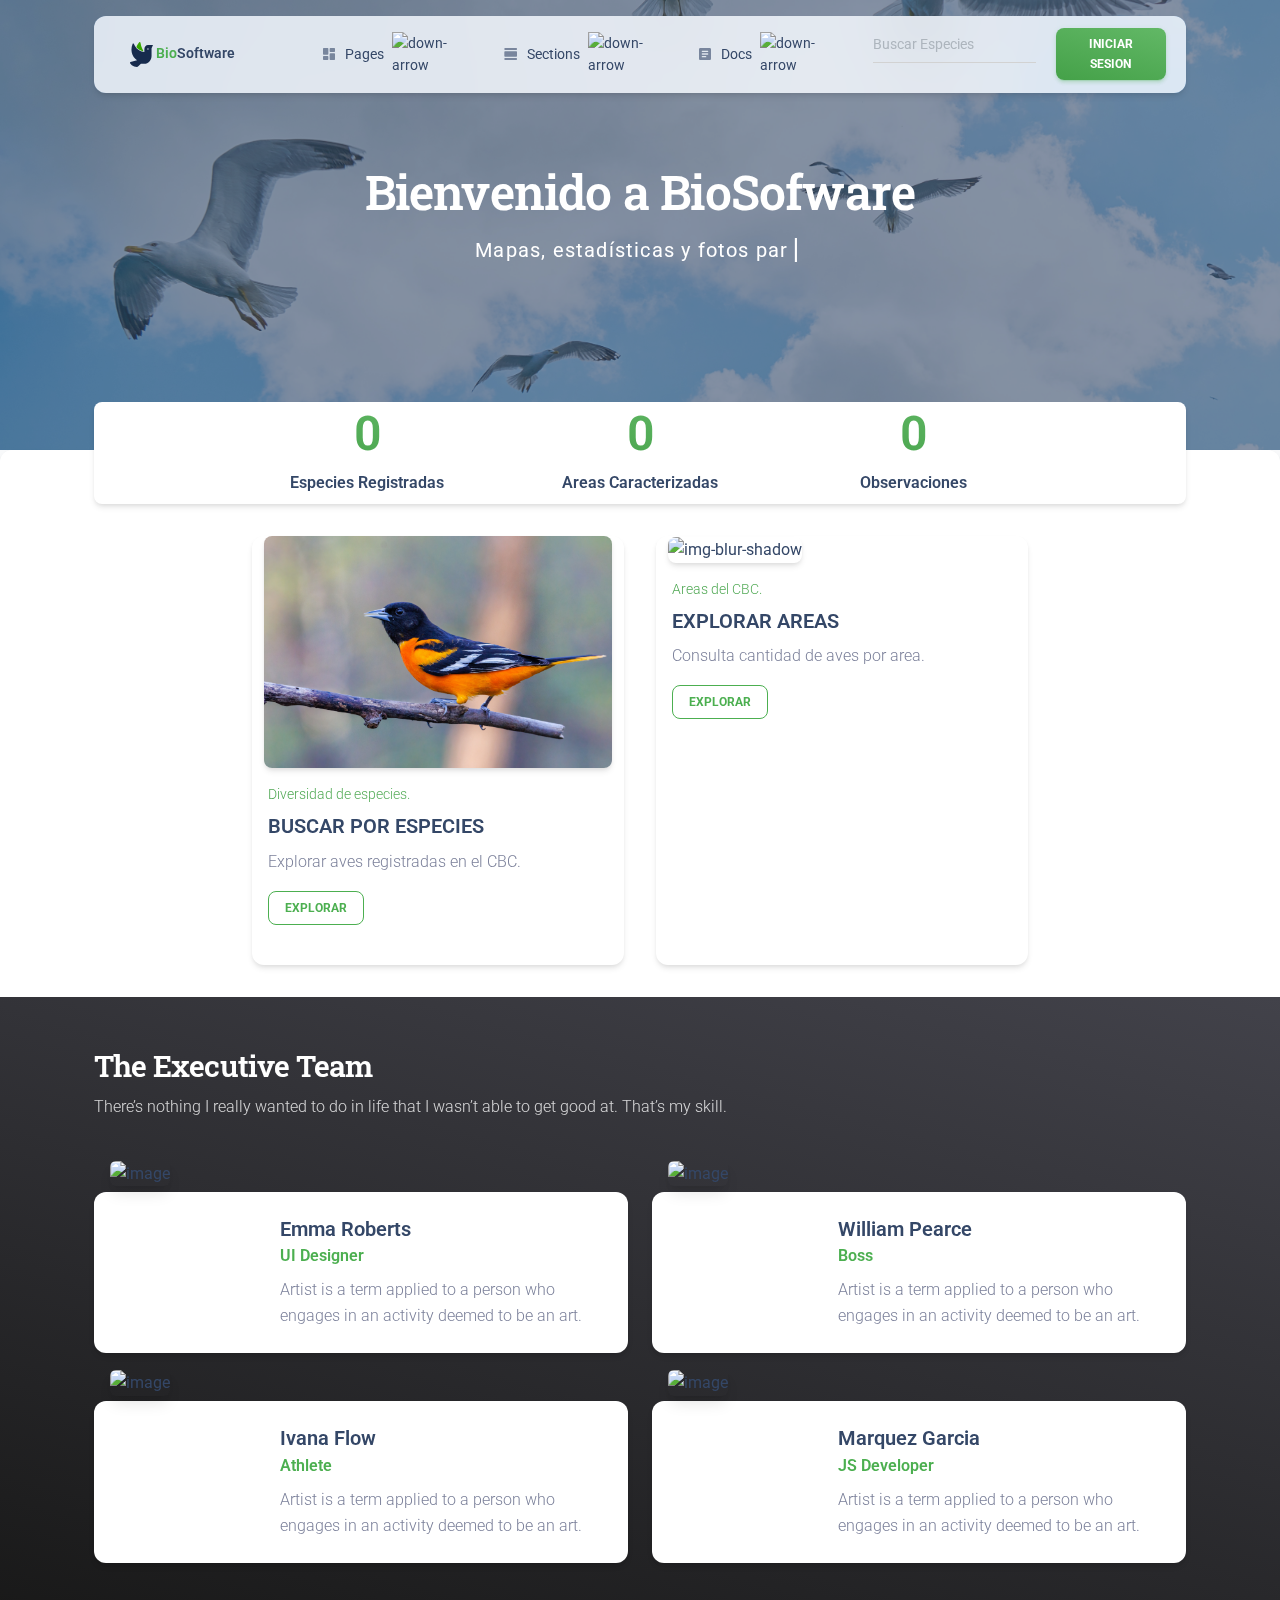
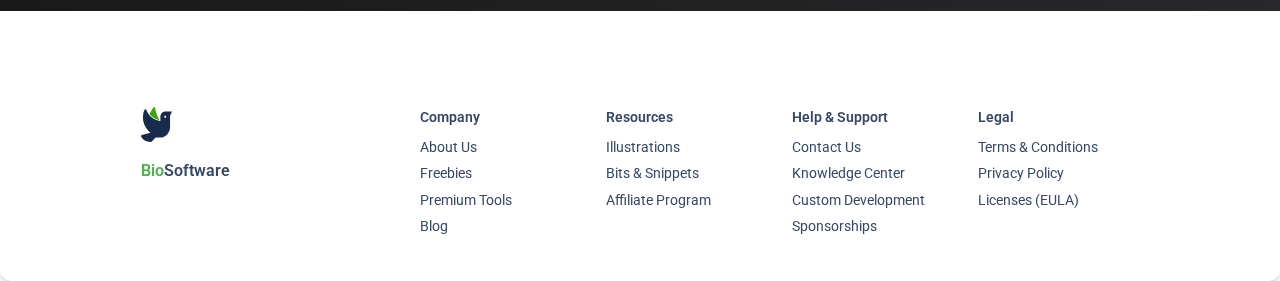
==== index.html @ d92ad8e8 "11:21am 13/03/2023" ====
<!--
=========================================================
* <span class="text-dark font-weight-bold"><span class="text-success">Bio</span>Software</span> - v3.0.4
=========================================================

* Product Page:  https://www.creative-tim.com/product/material-kit 
* Copyright 2022 Creative Tim (https://www.creative-tim.com)
* Coded by www.creative-tim.com

=========================================================

* The above copyright notice and this permission notice shall be included in all copies or substantial portions of the Software. -->
<!DOCTYPE html>
<html lang="en" itemscope itemtype="http://schema.org/WebPage">

<head>
  <meta charset="utf-8" />
  <meta name="viewport" content="width=device-width, initial-scale=1, shrink-to-fit=no">
  <link rel="apple-touch-icon" sizes="76x76" href="../assets/img/logo-bio.svg">
  <link rel="icon" type="image/png" href="../assets/img/logo-bio.svg">
  <title>
    Biosofware
  </title>
  <!--     Fonts and icons     -->
  <link rel="stylesheet" type="text/css" href="https://fonts.googleapis.com/css?family=Roboto:300,400,500,700,900|Roboto+Slab:400,700" />
  <!-- Nucleo Icons -->
  <link href="../assets/css/nucleo-icons.css" rel="stylesheet" />
  <link href="../assets/css/nucleo-svg.css" rel="stylesheet" />
  <!-- Font Awesome Icons -->
  <script src="https://kit.fontawesome.com/42d5adcbca.js" crossorigin="anonymous"></script>
  <!-- Material Icons -->
  <link href="https://fonts.googleapis.com/icon?family=Material+Icons+Round" rel="stylesheet">
  <!-- CSS Files -->
  <link id="pagestyle" href="../assets/css/material-kit.css?v=3.0.4" rel="stylesheet" />
</head>

<body class="about-us bg-gray-100">
    <!-- Navbar Transparent -->
    <div class="container position-sticky z-index-sticky top-0"><div class="row"><div class="col-12">
      <nav class="navbar navbar-expand-lg  blur border-radius-xl top-0 z-index-fixed shadow position-absolute my-3 py-2 start-0 end-0 mx-4">
        <div class="container-fluid px-0">
          <a class="navbar-brand font-weight-bolder ms-sm-3" href="index.html" rel="tooltip" title="Designed and Coded by Creative Tim" data-placement="bottom">
            <img class="material-icons w-15 ps-1" src="../assets/img/logo-bio.svg" alt="">
            <span class="text-dark font-weight-bold"><span class="text-success">Bio</span>Software</span>
          </a>
          <button class="navbar-toggler shadow-none ms-1" type="button" data-bs-toggle="collapse" data-bs-target="#navigation" aria-controls="navigation" aria-expanded="false" aria-label="Toggle navigation">
            <span class="navbar-toggler-icon mt-2">
              <span class="navbar-toggler-bar bar1"></span>
              <span class="navbar-toggler-bar bar2"></span>
              <span class="navbar-toggler-bar bar3"></span>
            </span>
          </button>
          <div class="collapse navbar-collapse pt-3 pb-2 py-lg-0 w-100" id="navigation">
            <ul class="navbar-nav navbar-nav-hover ms-auto">
              <li class="nav-item dropdown dropdown-hover mx-2">
                <a class="nav-link ps-2 d-flex cursor-pointer align-items-center" id="dropdownMenuPages" data-bs-toggle="dropdown" aria-expanded="false">
                  <i class="material-icons opacity-6 me-2 text-md">dashboard</i>
                  Pages
                  <img src="../assets/img/down-arrow-dark.svg" alt="down-arrow" class="arrow ms-auto ms-md-2">
                </a>
                <div class="dropdown-menu dropdown-menu-animation ms-n3 dropdown-md p-3 border-radius-xl mt-0 mt-lg-3" aria-labelledby="dropdownMenuPages">
                  <div class="d-none d-lg-block">
        <h6 class="dropdown-header text-dark font-weight-bolder d-flex align-items-center px-1">
          Landing Pages
        </h6>
        <a href="./pages/about-us.html" class="dropdown-item border-radius-md">
          <span>About Us</span>
        </a>
        <a href="./pages/contact-us.html" class="dropdown-item border-radius-md">
          <span>Contact Us</span>
        </a>
        <a href="./pages/author.html" class="dropdown-item border-radius-md">
          <span>Author</span>
        </a>
        <h6 class="dropdown-header text-dark font-weight-bolder d-flex align-items-center px-1 mt-3">
          Account
        </h6>
        <a href="./pages/sign-in.html" class="dropdown-item border-radius-md">
          <span>Sign In</span>
        </a>
      </div>
      
      <div class="d-lg-none">
        <h6 class="dropdown-header text-dark font-weight-bolder d-flex align-items-center px-1">
          Landing Pages
        </h6>
      
        <a href="./pages/about-us.html" class="dropdown-item border-radius-md">
          <span>About Us</span>
        </a>
        <a href="./pages/contact-us.html" class="dropdown-item border-radius-md">
          <span>Contact Us</span>
        </a>
        <a href="./pages/author.html" class="dropdown-item border-radius-md">
          <span>Author</span>
        </a>
      
        <h6 class="dropdown-header text-dark font-weight-bolder d-flex align-items-center px-1 mt-3">
          Account
        </h6>
        <a href="./pages/sign-in.html" class="dropdown-item border-radius-md">
          <span>Sign In</span>
        </a>
      
      </div>
      
                </div>
              </li>
      
              <li class="nav-item dropdown dropdown-hover mx-2">
                <a class="nav-link ps-2 d-flex cursor-pointer align-items-center" id="dropdownMenuBlocks" data-bs-toggle="dropdown" aria-expanded="false">
                  <i class="material-icons opacity-6 me-2 text-md">view_day</i>
                  Sections
                  <img src="../assets/img/down-arrow-dark.svg" alt="down-arrow" class="arrow ms-auto ms-md-2">
                </a>
                <ul class="dropdown-menu dropdown-menu-end dropdown-menu-animation dropdown-md dropdown-md-responsive p-3 border-radius-lg mt-0 mt-lg-3" aria-labelledby="dropdownMenuBlocks">
                  <div class="d-none d-lg-block">
        <li class="nav-item dropdown dropdown-hover dropdown-subitem">
          <a class="dropdown-item py-2 ps-3 border-radius-md" href="./presentation.html">
            <div class="w-100 d-flex align-items-center justify-content-between">
              <div>
                <h6 class="dropdown-header text-dark font-weight-bolder d-flex justify-content-cente align-items-center p-0">Page Sections</h6>
                <span class="text-sm">See all sections</span>
              </div>
              <img src="../assets/img/down-arrow.svg" alt="down-arrow" class="arrow">
            </div>
          </a>
          <div class="dropdown-menu mt-0 py-3 px-2 mt-3">
            <a class="dropdown-item ps-3 border-radius-md mb-1" href="./sections/page-sections/hero-sections.html">
              Page Headers
            </a>
            <a class="dropdown-item ps-3 border-radius-md mb-1" href="./sections/page-sections/features.html">
              Features
            </a>
          </div>
        </li>
      
        <li class="nav-item dropdown dropdown-hover dropdown-subitem">
          <a class="dropdown-item py-2 ps-3 border-radius-md" href="./presentation.html">
            <div class="w-100 d-flex align-items-center justify-content-between">
              <div>
                <h6 class="dropdown-header text-dark font-weight-bolder d-flex justify-content-cente align-items-center p-0">Navigation</h6>
                <span class="text-sm">See all navigations</span>
              </div>
              <img src="../assets/img/down-arrow.svg" alt="down-arrow" class="arrow">
            </div>
          </a>
          <div class="dropdown-menu mt-0 py-3 px-2 mt-3">
            <a class="dropdown-item ps-3 border-radius-md mb-1" href="./sections/navigation/navbars.html">
              Navbars
            </a>
            <a class="dropdown-item ps-3 border-radius-md mb-1" href="./sections/navigation/nav-tabs.html">
              Nav Tabs
            </a>
            <a class="dropdown-item ps-3 border-radius-md mb-1" href="./sections/navigation/pagination.html">
              Pagination
            </a>
          </div>
        </li>
      
        <li class="nav-item dropdown dropdown-hover dropdown-subitem">
          <a class="dropdown-item py-2 ps-3 border-radius-md" href="./presentation.html">
            <div class="w-100 d-flex align-items-center justify-content-between">
              <div>
                <h6 class="dropdown-header text-dark font-weight-bolder d-flex justify-content-cente align-items-center p-0">Input Areas</h6>
                <span class="text-sm">See all input areas</span>
              </div>
              <img src="../assets/img/down-arrow.svg" alt="down-arrow" class="arrow">
            </div>
          </a>
          <div class="dropdown-menu mt-0 py-3 px-2 mt-3">
            <a class="dropdown-item ps-3 border-radius-md mb-1" href="./sections/input-areas/inputs.html">
              Inputs
            </a>
            <a class="dropdown-item ps-3 border-radius-md mb-1" href="./sections/input-areas/forms.html">
              Forms
            </a>
          </div>
        </li>
      
        <li class="nav-item dropdown dropdown-hover dropdown-subitem">
          <a class="dropdown-item py-2 ps-3 border-radius-md" href="./presentation.html">
            <div class="w-100 d-flex align-items-center justify-content-between">
              <div>
                <h6 class="dropdown-header text-dark font-weight-bolder d-flex justify-content-cente align-items-center p-0">Attention Catchers</h6>
                <span class="text-sm">See all examples</span>
              </div>
              <img src="../assets/img/down-arrow.svg" alt="down-arrow" class="arrow">
            </div>
          </a>
          <div class="dropdown-menu mt-0 py-3 px-2 mt-3">
            <a class="dropdown-item ps-3 border-radius-md mb-1" href="./sections/attention-catchers/alerts.html">
              Alerts
            </a>
            <a class="dropdown-item ps-3 border-radius-md mb-1" href="./sections/attention-catchers/modals.html">
              Modals
            </a>
            <a class="dropdown-item ps-3 border-radius-md mb-1" href="./sections/attention-catchers/tooltips-popovers.html">
              Tooltips & Popovers
            </a>
          </div>
        </li>
      
        <li class="nav-item dropdown dropdown-hover dropdown-subitem">
          <a class="dropdown-item py-2 ps-3 border-radius-md" href="./presentation.html">
            <div class="w-100 d-flex align-items-center justify-content-between">
              <div>
                <h6 class="dropdown-header text-dark font-weight-bolder d-flex justify-content-cente align-items-center p-0">Elements</h6>
                <span class="text-sm">See all elements</span>
              </div>
      
              <img src="../assets/img/down-arrow.svg" alt="down-arrow" class="arrow">
            </div>
          </a>
          <div class="dropdown-menu mt-0 py-3 px-2 mt-3">
            <a class="dropdown-item ps-3 border-radius-md mb-1" href="./sections/elements/avatars.html">
              Avatars
            </a>
            <a class="dropdown-item ps-3 border-radius-md mb-1" href="./sections/elements/badges.html">
              Badges
            </a>
            <a class="dropdown-item ps-3 border-radius-md mb-1" href="./sections/elements/breadcrumbs.html">
              Breadcrumbs
            </a>
            <a class="dropdown-item ps-3 border-radius-md mb-1" href="./sections/elements/buttons.html">
              Buttons
            </a>
            <a class="dropdown-item ps-3 border-radius-md mb-1" href="./sections/elements/dropdowns.html">
              Dropdowns
            </a>
            <a class="dropdown-item ps-3 border-radius-md mb-1" href="./sections/elements/progress-bars.html">
              Progress Bars
            </a>
            <a class="dropdown-item ps-3 border-radius-md mb-1" href="./sections/elements/toggles.html">
              Toggles
            </a>
            <a class="dropdown-item ps-3 border-radius-md mb-1" href="./sections/elements/typography.html">
              Typography
            </a>
          </div>
        </li>
      </div>
      
      <div class="row d-lg-none">
        <div class="col-md-12">
          <div class="d-flex mb-2">
            <div class="icon h-10 me-3 d-flex mt-1">
              <i class="ni ni-single-copy-04 text-gradient text-primary"></i>
            </div>
            <div class="w-100 d-flex align-items-center justify-content-between">
              <div>
                <h6 class="dropdown-header text-dark font-weight-bolder d-flex justify-content-cente align-items-center p-0">Page Sections</h6>
              </div>
            </div>
          </div>
          <a class="dropdown-item ps-3 border-radius-md mb-1" href="./sections/page-sections/hero-sections.html">
            Page Headers
          </a>
          <a class="dropdown-item ps-3 border-radius-md mb-1" href="./sections/page-sections/features.html">
            Features
          </a>
      
          <div class="d-flex mb-2 mt-3">
            <div class="icon h-10 me-3 d-flex mt-1">
              <i class="ni ni-laptop text-gradient text-primary"></i>
            </div>
            <div class="w-100 d-flex align-items-center justify-content-between">
              <div>
                <h6 class="dropdown-header text-dark font-weight-bolder d-flex justify-content-cente align-items-center p-0">Navigation</h6>
              </div>
            </div>
          </div>
          <a class="dropdown-item ps-3 border-radius-md mb-1" href="./sections/navigation/navbars.html">
            Navbars
          </a>
          <a class="dropdown-item ps-3 border-radius-md mb-1" href="./sections/navigation/nav-tabs.html">
            Nav Tabs
          </a>
          <a class="dropdown-item ps-3 border-radius-md mb-1" href="./sections/navigation/pagination.html">
            Pagination
          </a>
      
      
          <div class="d-flex mb-2 mt-3">
            <div class="icon h-10 me-3 d-flex mt-1">
              <i class="ni ni-badge text-gradient text-primary"></i>
            </div>
            <div class="w-100 d-flex align-items-center justify-content-between">
              <div>
                <h6 class="dropdown-header text-dark font-weight-bolder d-flex justify-content-cente align-items-center p-0">Input Areas</h6>
              </div>
            </div>
          </div>
          <a class="dropdown-item ps-3 border-radius-md mb-1" href="./sections/input-areas/inputs.html">
            Inputs
          </a>
          <a class="dropdown-item ps-3 border-radius-md mb-1" href="./sections/input-areas/forms.html">
            Forms
          </a>
      
      
          <div class="d-flex mb-2 mt-3">
            <div class="icon h-10 me-3 d-flex mt-1">
              <i class="ni ni-notification-70 text-gradient text-primary"></i>
            </div>
            <div class="w-100 d-flex align-items-center justify-content-between">
              <div>
                <h6 class="dropdown-header text-dark font-weight-bolder d-flex justify-content-cente align-items-center p-0">Attention Catchers</h6>
              </div>
            </div>
          </div>
          <a class="dropdown-item ps-3 border-radius-md mb-1" href="./sections/attention-catchers/alerts.html">
            Alerts
          </a>
          <a class="dropdown-item ps-3 border-radius-md mb-1" href="./sections/attention-catchers/modals.html">
            Modals
          </a>
          <a class="dropdown-item ps-3 border-radius-md mb-1" href="./sections/attention-catchers/tooltips-popovers.html">
            Tooltips & Popovers
          </a>
      
      
          <div class="d-flex mb-2 mt-3">
            <div class="icon h-10 me-3 d-flex mt-1">
              <i class="ni ni-app text-gradient text-primary"></i>
            </div>
            <div class="w-100 d-flex align-items-center justify-content-between">
              <div>
                <h6 class="dropdown-header text-dark font-weight-bolder d-flex justify-content-cente align-items-center p-0">Elements</h6>
              </div>
            </div>
          </div>
          <a class="dropdown-item ps-3 border-radius-md mb-1" href="./sections/elements/avatars.html">
            Avatars
          </a>
          <a class="dropdown-item ps-3 border-radius-md mb-1" href="./sections/elements/badges.html">
            Badges
          </a>
          <a class="dropdown-item ps-3 border-radius-md mb-1" href="./sections/elements/breadcrumbs.html">
            Breadcrumbs
          </a>
          <a class="dropdown-item ps-3 border-radius-md mb-1" href="./sections/elements/buttons.html">
            Buttons
          </a>
          <a class="dropdown-item ps-3 border-radius-md mb-1" href="./sections/elements/dropdowns.html">
            Dropdowns
          </a>
          <a class="dropdown-item ps-3 border-radius-md mb-1" href="./sections/elements/progress-bars.html">
            Progress Bars
          </a>
          <a class="dropdown-item ps-3 border-radius-md mb-1" href="./sections/elements/toggles.html">
            Toggles
          </a>
          <a class="dropdown-item ps-3 border-radius-md mb-1" href="./sections/elements/typography.html">
            Typography
          </a>
        </div>
      </div>
      
                </ul>
              </li>
      
              <li class="nav-item dropdown dropdown-hover mx-2">
                <a class="nav-link ps-2 d-flex cursor-pointer align-items-center" id="dropdownMenuDocs" data-bs-toggle="dropdown" aria-expanded="false">
                  <i class="material-icons opacity-6 me-2 text-md">article</i>
                  Docs
                  <img src="../assets/img/down-arrow-dark.svg" alt="down-arrow" class="arrow ms-auto ms-md-2">
                </a>
                <ul class="dropdown-menu dropdown-menu-end dropdown-menu-animation dropdown-md dropdown-md-responsive mt-0 mt-lg-3 p-3 border-radius-lg" aria-labelledby="dropdownMenuDocs">
                  <div class="d-none d-lg-block">
        <ul class="list-group">
          <li class="nav-item list-group-item border-0 p-0">
            <a class="dropdown-item py-2 ps-3 border-radius-md" href=" https://www.creative-tim.com/learning-lab/bootstrap/overview/material-kit ">
              <h6 class="dropdown-header text-dark font-weight-bolder d-flex justify-content-cente align-items-center p-0">Getting Started</h6>
              <span class="text-sm">All about overview, quick start, license and contents</span>
            </a>
          </li>
          <li class="nav-item list-group-item border-0 p-0">
            <a class="dropdown-item py-2 ps-3 border-radius-md" href=" https://www.creative-tim.com/learning-lab/bootstrap/colors/material-kit ">
              <h6 class="dropdown-header text-dark font-weight-bolder d-flex justify-content-cente align-items-center p-0">Foundation</h6>
              <span class="text-sm">See our colors, icons and typography</span>
            </a>
          </li>
          <li class="nav-item list-group-item border-0 p-0">
            <a class="dropdown-item py-2 ps-3 border-radius-md" href=" https://www.creative-tim.com/learning-lab/bootstrap/alerts/material-kit ">
              <h6 class="dropdown-header text-dark font-weight-bolder d-flex justify-content-cente align-items-center p-0">Components</h6>
              <span class="text-sm">Explore our collection of fully designed components</span>
            </a>
          </li>
          <li class="nav-item list-group-item border-0 p-0">
            <a class="dropdown-item py-2 ps-3 border-radius-md" href=" https://www.creative-tim.com/learning-lab/bootstrap/datepicker/material-kit ">
              <h6 class="dropdown-header text-dark font-weight-bolder d-flex justify-content-cente align-items-center p-0">Plugins</h6>
              <span class="text-sm">Check how you can integrate our plugins</span>
            </a>
          </li>
          <li class="nav-item list-group-item border-0 p-0">
            <a class="dropdown-item py-2 ps-3 border-radius-md" href=" https://www.creative-tim.com/learning-lab/bootstrap/utilities/material-kit ">
              <h6 class="dropdown-header text-dark font-weight-bolder d-flex justify-content-cente align-items-center p-0">Utility Classes</h6>
              <span class="text-sm">For those who want flexibility, use our utility classes</span>
            </a>
          </li>
        </ul>
      </div>
      
      <div class="row d-lg-none">
        <div class="col-md-12 g-0">
          <a class="dropdown-item py-2 ps-3 border-radius-md" href="./pages/about-us.html">
            <h6 class="dropdown-header text-dark font-weight-bolder d-flex justify-content-cente align-items-center p-0">Getting Started</h6>
            <span class="text-sm">All about overview, quick start, license and contents</span>
          </a>
      
          <a class="dropdown-item py-2 ps-3 border-radius-md" href="./pages/about-us.html">
            <h6 class="dropdown-header text-dark font-weight-bolder d-flex justify-content-cente align-items-center p-0">Foundation</h6>
            <span class="text-sm">See our colors, icons and typography</span>
          </a>
      
          <a class="dropdown-item py-2 ps-3 border-radius-md" href="./pages/about-us.html">
            <h6 class="dropdown-header text-dark font-weight-bolder d-flex justify-content-cente align-items-center p-0">Components</h6>
            <span class="text-sm">Explore our collection of fully designed components</span>
          </a>
      
          <a class="dropdown-item py-2 ps-3 border-radius-md" href="./pages/about-us.html">
            <h6 class="dropdown-header text-dark font-weight-bolder d-flex justify-content-cente align-items-center p-0">Plugins</h6>
            <span class="text-sm">Check how you can integrate our plugins</span>
          </a>
      
          <a class="dropdown-item py-2 ps-3 border-radius-md" href="./pages/about-us.html">
            <h6 class="dropdown-header text-dark font-weight-bolder d-flex justify-content-cente align-items-center p-0">Utility Classes</h6>
            <span class="text-sm">For those who want flexibility, use our utility classes</span>
          </a>
        </div>
      </div>
      
                </ul>
              </li>
              <div class="row text-center mx-2">
                <div class="mx-auto">
                  <div class="input-group input-group-dynamic">
                    <span class="input-group-text"><i class="fas fa-search" aria-hidden="true"></i></span>
                    <input class="form-control" placeholder="Buscar Especies" type="text" >
                  </div>
                </div>
              </div>
              <li class="nav-item my-auto ms-3 ms-lg-0">
                
                <a href="https://www.creative-tim.com/product/material-kit-pro" class="btn btn-sm bg-gradient-success mb-0 me-1 mt-2 mt-md-0">Iniciar Sesion</a>
                
              </li>
            </ul>
          </div>
        </div>
      </nav>
      <!-- End Navbar -->
      </div></div></div>
    <!-- End Navbar -->

    <header>
      <div class="page-header min-vh-50" style="background-image: url(&quot;../assets/fondos/header1.jpg&quot;); background-position-y: 55%">
      <span class="mask bg-dark opacity-6"></span>
      <div class="container">
      <div class="row">
      <div class="col-lg-8 mx-auto text-white text-center">
      <h1 class="text-white">Bienvenido a BioSofware</h1>
      <p class="lead animate-text" id="animate-text1">Mapas, estadísticas y fotos para caulquier especie de aves en el Centro Biotenológico Del Caribe.</p>
      </div>
      </div>
      </div>
      </div>
      </header>
  <!-- -------- END HEADER 7 w/ text and video ------- -->
  <div class="card card-body ">
    <div class="container">
      <div class="row bg-white shadow mt-n6 border-radius-lg mx-sm-0 mx-1 position-relative">
      
        <section class="" id="count-stats">
            <div class="row justify-content-center text-center">
              <div class="col-md-3">
                <h1 class="text-gradient text-success"> <span id="state1" countTo="100">0</span></h1>
                <h6>Especies Registradas</h6>
              </div>
              <div class="col-md-3">
                <h1 class="text-gradient text-success"><span id="state2" countTo="8">0</span></h1>
                <h6>Areas Caracterizadas</h6>
              </div>
              <div class="col-md-3">
                <h1 class="text-gradient text-success"><span id="state3" countTo="768">0</span></h1>
                <h6>Observaciones</h6>
              </div>
            </div>
        </section>
      </div>
      </div>
<!-- Estilos de animacion de texto -->
      <style >
        .opacar{
          cursor: pointer;
        }
        .animate-text {
          letter-spacing: 0.075rem;
        }
        
        /*Para simular el cursor del teclado usamos la siguiente pseudoclase con una animación que pueden ver en la parte final del código CSS*/
        .animate-text::after {
          content: "|";
          font-size: 1.6rem;
          font-family: "Inconsolata", monospace;
          animation-name: parpadeo;
          animation-duration: 1s;
          animation-timing-function: linear;
          animation-iteration-count: infinite;
        }
        .zoom {
          animation: zoom 8s 0s;
        }
        
        /*Esta animación imita el parpadeo del cursor del teclado*/
        @keyframes parpadeo {
          0% {
            opacity: 1;
          }
          20% {
            opacity: 1;
          }
          25% {
            opacity: 0;
          }
          90% {
            opacity: 0;
          }
          100% {
            opacity: 1;
          }
        }
        
        /*Esta animación crea un zoom con la imagen de fondo del hero*/
        @keyframes zoom {
          0% {
            opacity: 0;
            transform: scale(1.1);
          }
          8% {
            opacity: 1;
          }
          60% {
            opacity: 1;
          }
          70% {
            opacity: 1;
            transform: scale(1);
          }
          100% {
            opacity: 1;
          }
        }
        
      </style>
<!-- Escript de animacion de texto -->
      <script>
        //Primero capturamos el elemento del DOM con el id que definimos en el html
        const text1 = document.getElementById("animate-text1");
        let str = text1.innerHTML;
        text1.innerHTML = "";

        //Declaramos una varible en la que asignaremos un valor para que sea el tiempo en ms que durará la función setTimeout
        const speed = 25;
        let i = 0;

        //Esta función recorre todos los caracteres nuestro texto
        const typeWriter = () => {
          if (i < str.length) {
            text1.innerHTML += str.charAt(i);
            i++;
            setTimeout(typeWriter, speed);
          }
        };

        //Acá ejecutamos la función
        setTimeout(typeWriter, speed);

      </script>

    <section class="py-4">
    <div class="container">
      <div class="row justify-content-center">
      <div class="card mx-3 my-2 col-lg-4 col-md-6">
      <div class="card card-blog card-plain">
      <div class="position-relative">
      <a class="d-block">
      <img src="../assets/img/page1.jpg" alt="img-blur-shadow" class="opacar img-fluid shadow border-radius-lg">
      </a>
      </div>
      <div class="card-body px-1 pt-3">
      <p class="text-gradient text-success mb-2 text-sm">Diversidad de especies.</p>
      <a href="javascript:;">
      <h5>
      BUSCAR POR ESPECIES
      </h5>
      </a>
      <p>
        Explorar aves registradas en el CBC.
      </p>
      <a href="pages/especies.html"><button type="button" class="btn btn-outline-success btn-sm">Explorar</button></a>
      
      </div>
      </div>
      </div>
      <div class="card mx-3 my-2 col-lg-4 col-md-6">
      <div class="card card-blog card-plain">
      <div class="position-relative">
      <a class="d-block">
      <img src="../assets/img/mapacbc.png" alt="img-blur-shadow" class="opacar img-fluid shadow border-radius-lg">
      </a>
      </div>
      <div class="card-body px-1 pt-3">
      <p class="text-gradient text-success mb-2 text-sm">Areas del CBC.</p>
      <a href="javascript:;">
      <h5>
      EXPLORAR AREAS
      </h5>
      </a>
      <p>
      Consulta cantidad de aves por area.
      </p>
      <a href="pages/areas.html"><button type="button" class="btn btn-outline-success btn-sm">Explorar</button>
      </a>
      </div>
      </div>
      </div>
      </div>
      </div>
    </section>
    <!-- Section with four success areas left & one card right with image and waves -->

    <!-- END Section with four success areas left & one card right with image and waves -->
    <!-- -------- START Features w/ pattern background & stats & rocket -------- -->
    <section class="pb-5 position-relative bg-gradient-dark mx-n3">
      <div class="container">
        <div class="row">
          <div class="col-md-8 text-start mb-5 mt-5">
            <h3 class="text-white z-index-1 position-relative">The Executive Team</h3>
            <p class="text-white opacity-8 mb-0">There’s nothing I really wanted to do in life that I wasn’t able to get good at. That’s my skill.</p>
          </div>
        </div>
        <div class="row">
          <div class="col-lg-6 col-12">
            <div class="card card-profile mt-4">
              <div class="row">
                <div class="col-lg-4 col-md-6 col-12 mt-n5">
                  <a href="javascript:;">
                    <div class="p-3 pe-md-0">
                      <img class="w-100 border-radius-md shadow-lg" src="../assets/img/team-5.jpg" alt="image">
                    </div>
                  </a>
                </div>
                <div class="col-lg-8 col-md-6 col-12 my-auto">
                  <div class="card-body ps-lg-0">
                    <h5 class="mb-0">Emma Roberts</h5>
                    <h6 class="text-success">UI Designer</h6>
                    <p class="mb-0">Artist is a term applied to a person who engages in an activity deemed to be an art.</p>
                  </div>
                </div>
              </div>
            </div>
          </div>
          <div class="col-lg-6 col-12">
            <div class="card card-profile mt-lg-4 mt-5">
              <div class="row">
                <div class="col-lg-4 col-md-6 col-12 mt-n5">
                  <a href="javascript:;">
                    <div class="p-3 pe-md-0">
                      <img class="w-100 border-radius-md shadow-lg" src="../assets/img/bruce-mars.jpg" alt="image">
                    </div>
                  </a>
                </div>
                <div class="col-lg-8 col-md-6 col-12 my-auto">
                  <div class="card-body ps-lg-0">
                    <h5 class="mb-0">William Pearce</h5>
                    <h6 class="text-success">Boss</h6>
                    <p class="mb-0">Artist is a term applied to a person who engages in an activity deemed to be an art.</p>
                  </div>
                </div>
              </div>
            </div>
          </div>
        </div>
        <div class="row mt-4">
          <div class="col-lg-6 col-12">
            <div class="card card-profile mt-4 z-index-2">
              <div class="row">
                <div class="col-lg-4 col-md-6 col-12 mt-n5">
                  <a href="javascript:;">
                    <div class="p-3 pe-md-0">
                      <img class="w-100 border-radius-md shadow-lg" src="../assets/img/ivana-squares.jpg" alt="image">
                    </div>
                  </a>
                </div>
                <div class="col-lg-8 col-md-6 col-12 my-auto">
                  <div class="card-body ps-lg-0">
                    <h5 class="mb-0">Ivana Flow</h5>
                    <h6 class="text-success">Athlete</h6>
                    <p class="mb-0">Artist is a term applied to a person who engages in an activity deemed to be an art.</p>
                  </div>
                </div>
              </div>
            </div>
          </div>
          <div class="col-lg-6 col-12">
            <div class="card card-profile mt-lg-4 mt-5 z-index-2">
              <div class="row">
                <div class="col-lg-4 col-md-6 col-12 mt-n5">
                  <a href="javascript:;">
                    <div class="p-3 pe-md-0">
                      <img class="w-100 border-radius-md shadow-lg" src="../assets/img/ivana-square.jpg" alt="image">
                    </div>
                  </a>
                </div>
                <div class="col-lg-8 col-md-6 col-12 my-auto">
                  <div class="card-body ps-lg-0">
                    <h5 class="mb-0">Marquez Garcia</h5>
                    <h6 class="text-success">JS Developer</h6>
                    <p class="mb-0">Artist is a term applied to a person who engages in an activity deemed to be an art.</p>
                  </div>
                </div>
              </div>
            </div>
          </div>
        </div>
      </div>
    </section>
  <footer class="footer pt-5 mt-5">
    <div class="container">
      <div class=" row">
        <div class="col-md-3 mb-4 ms-auto">
          <div>
            <a href="index.html">
              <img src="../assets/img/logo-bio.svg" class="mb-3 footer-logo" alt="main_logo">
            </a>
            <h6 class="font-weight-bolder mb-4"><span class="text-dark font-weight-bold"><span class="text-success">Bio</span>Software</span></h6>
          </div>
          <div>
            <ul class="d-flex flex-row ms-n3 nav">
              <li class="nav-item">
                <a class="nav-link pe-1" href="https://www.facebook.com/CreativeTim" target="_blank">
                  <i class="fab fa-facebook text-lg opacity-8"></i>
                </a>
              </li>
              <li class="nav-item">
                <a class="nav-link pe-1" href="https://twitter.com/creativetim" target="_blank">
                  <i class="fab fa-twitter text-lg opacity-8"></i>
                </a>
              </li>
              <li class="nav-item">
                <a class="nav-link pe-1" href="https://dribbble.com/creativetim" target="_blank">
                  <i class="fab fa-dribbble text-lg opacity-8"></i>
                </a>
              </li>
              <li class="nav-item">
                <a class="nav-link pe-1" href="https://github.com/creativetimofficial" target="_blank">
                  <i class="fab fa-github text-lg opacity-8"></i>
                </a>
              </li>
              <li class="nav-item">
                <a class="nav-link pe-1" href="https://www.youtube.com/channel/UCVyTG4sCw-rOvB9oHkzZD1w" target="_blank">
                  <i class="fab fa-youtube text-lg opacity-8"></i>
                </a>
              </li>
            </ul>
          </div>
        </div>
        <div class="col-md-2 col-sm-6 col-6 mb-4">
          <div>
            <h6 class="text-sm">Company</h6>
            <ul class="flex-column ms-n3 nav">
              <li class="nav-item">
                <a class="nav-link" href="https://www.creative-tim.com/presentation" target="_blank">
                  About Us
                </a>
              </li>
              <li class="nav-item">
                <a class="nav-link" href="https://www.creative-tim.com/templates/free" target="_blank">
                  Freebies
                </a>
              </li>
              <li class="nav-item">
                <a class="nav-link" href="https://www.creative-tim.com/templates/premium" target="_blank">
                  Premium Tools
                </a>
              </li>
              <li class="nav-item">
                <a class="nav-link" href="https://www.creative-tim.com/blog" target="_blank">
                  Blog
                </a>
              </li>
            </ul>
          </div>
        </div>
        <div class="col-md-2 col-sm-6 col-6 mb-4">
          <div>
            <h6 class="text-sm">Resources</h6>
            <ul class="flex-column ms-n3 nav">
              <li class="nav-item">
                <a class="nav-link" href="https://iradesign.io/" target="_blank">
                  Illustrations
                </a>
              </li>
              <li class="nav-item">
                <a class="nav-link" href="https://www.creative-tim.com/bits" target="_blank">
                  Bits & Snippets
                </a>
              </li>
              <li class="nav-item">
                <a class="nav-link" href="https://www.creative-tim.com/affiliates/new" target="_blank">
                  Affiliate Program
                </a>
              </li>
            </ul>
          </div>
        </div>
        <div class="col-md-2 col-sm-6 col-6 mb-4">
          <div>
            <h6 class="text-sm">Help & Support</h6>
            <ul class="flex-column ms-n3 nav">
              <li class="nav-item">
                <a class="nav-link" href="https://www.creative-tim.com/contact-us" target="_blank">
                  Contact Us
                </a>
              </li>
              <li class="nav-item">
                <a class="nav-link" href="https://www.creative-tim.com/knowledge-center" target="_blank">
                  Knowledge Center
                </a>
              </li>
              <li class="nav-item">
                <a class="nav-link" href="https://services.creative-tim.com/?ref=ct-mk2-footer" target="_blank">
                  Custom Development
                </a>
              </li>
              <li class="nav-item">
                <a class="nav-link" href="https://www.creative-tim.com/sponsorships" target="_blank">
                  Sponsorships
                </a>
              </li>
            </ul>
          </div>
        </div>
        <div class="col-md-2 col-sm-6 col-6 mb-4 me-auto">
          <div>
            <h6 class="text-sm">Legal</h6>
            <ul class="flex-column ms-n3 nav">
              <li class="nav-item">
                <a class="nav-link" href="https://www.creative-tim.com/knowledge-center/terms-of-service" target="_blank">
                  Terms & Conditions
                </a>
              </li>
              <li class="nav-item">
                <a class="nav-link" href="https://www.creative-tim.com/knowledge-center/privacy-policy" target="_blank">
                  Privacy Policy
                </a>
              </li>
              <li class="nav-item">
                <a class="nav-link" href="https://www.creative-tim.com/license" target="_blank">
                  Licenses (EULA)
                </a>
              </li>
            </ul>
          </div>
        </div>
        </div>
    </div>
  </footer>
  <!--   Core JS Files   -->
  <script src="../assets/js/core/popper.min.js" type="text/javascript"></script>
  <script src="../assets/js/core/bootstrap.min.js" type="text/javascript"></script>
  <script src="../assets/js/plugins/perfect-scrollbar.min.js"></script>
  <!--  Plugin for TypedJS, full documentation here: https://github.com/inorganik/CountUp.js -->
  <script src="../assets/js/plugins/countup.min.js"></script>
  <!--  Plugin for Parallax, full documentation here: https://github.com/wagerfield/parallax  -->
  <script src="../assets/js/plugins/parallax.min.js"></script>
  <!-- Control Center for Material UI Kit: parallax effects, scripts for the example pages etc -->
  <!--  Google Maps Plugin    -->
  <script src="https://maps.googleapis.com/maps/api/js?key=AIzaSyDTTfWur0PDbZWPr7Pmq8K3jiDp0_xUziI"></script>
  <script src="../assets/js/material-kit.min.js?v=3.0.4" type="text/javascript"></script>
  
    <script type="text/javascript">
    if (document.getElementById('state1')) {
      const countUp = new CountUp('state1', document.getElementById("state1").getAttribute("countTo"));
      if (!countUp.error) {
        countUp.start();
      } else {
        console.error(countUp.error);
      }
    }
    if (document.getElementById('state2')) {
      const countUp1 = new CountUp('state2', document.getElementById("state2").getAttribute("countTo"));
      if (!countUp1.error) {
        countUp1.start();
      } else {
        console.error(countUp1.error);
      }
    }
    if (document.getElementById('state3')) {
      const countUp2 = new CountUp('state3', document.getElementById("state3").getAttribute("countTo"));
      if (!countUp2.error) {
        countUp2.start();
      } else {
        console.error(countUp2.error);
      };
    }

    var el = document.getElementById('navbarPresentationShadow');
    var distance = 58;

    function scrollNavbarShadow() {
      if (this.pageYOffset > distance) {
        el.classList.remove('shadow-none');
        el.classList.add('shadow');
      } else {
        el.classList.add('shadow-none');
        el.classList.remove('shadow');
      }
    }

    window.addEventListener("scroll", function() {
      scrollNavbarShadow();
    });
  </script>
  </script>
  <script>
    if (document.getElementsByClassName('page-header')) {
      window.onscroll = debounce(function() {
        var scrollPosition = window.pageYOffset;
        var bgParallax = document.querySelector('.page-header');
        var oVal = (window.scrollY / 3);
        bgParallax.style.transform = 'translate3d(0,' + oVal + 'px,0)';
      }, 6);
    }
  </script>
</body>

</html>
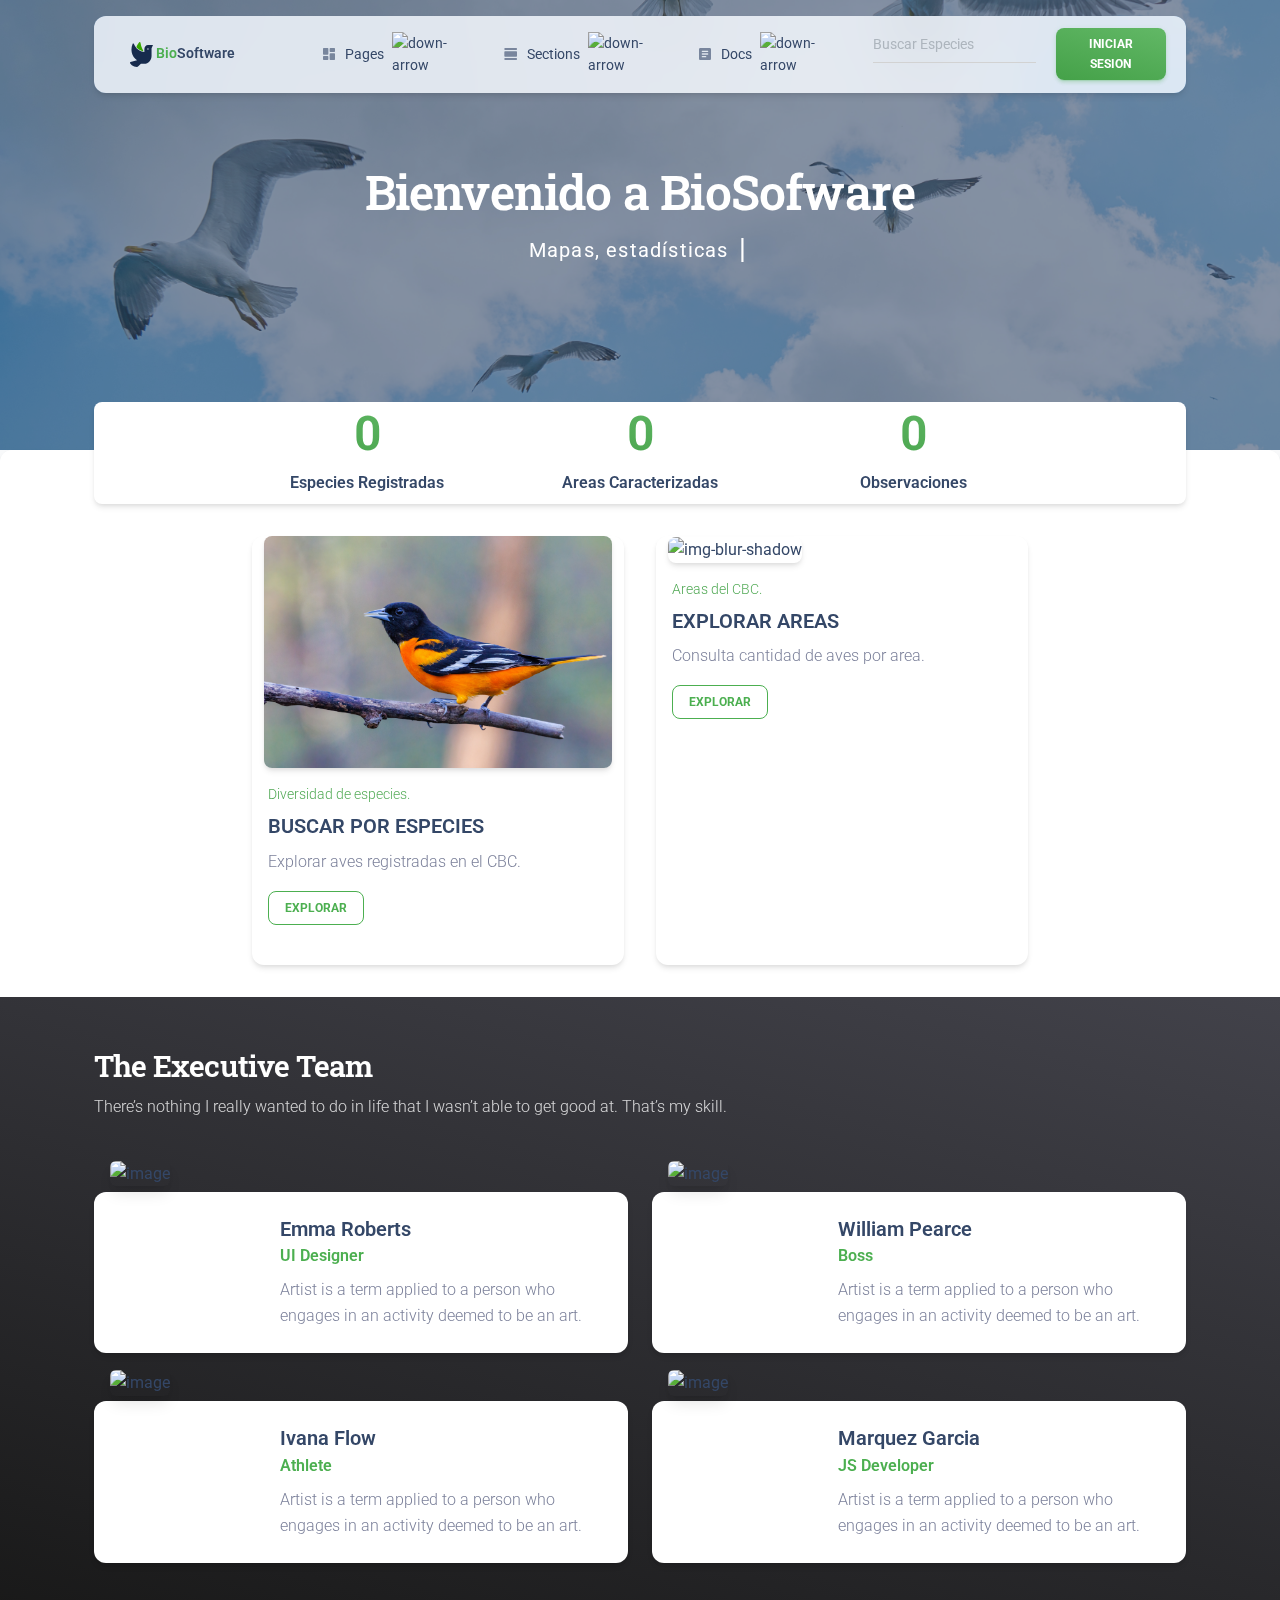
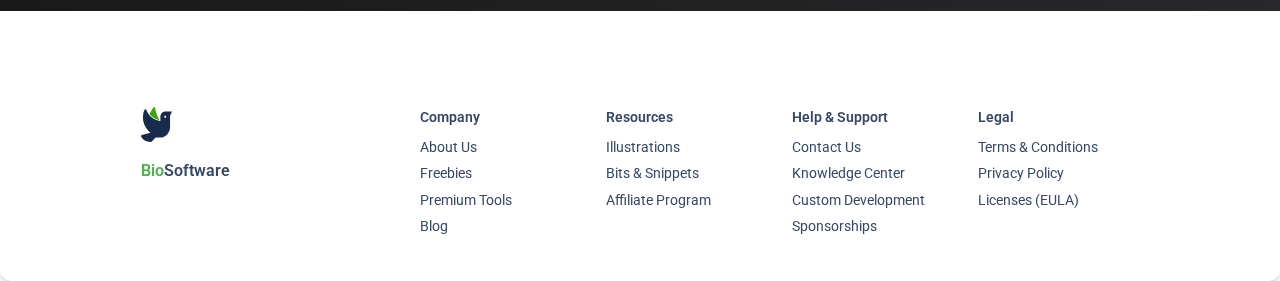
==== commit d094e68c: "11:16am 16/03/2023" ====
--- a/index.html
+++ b/index.html
@@ -16,22 +16,22 @@
 <head>
   <meta charset="utf-8" />
   <meta name="viewport" content="width=device-width, initial-scale=1, shrink-to-fit=no">
-  <link rel="apple-touch-icon" sizes="76x76" href="../assets/img/logo-bio.svg">
-  <link rel="icon" type="image/png" href="../assets/img/logo-bio.svg">
+  <link rel="apple-touch-icon" sizes="76x76" href="./assets/img/logo-bio.svg">
+  <link rel="icon" type="image/png" href="./assets/img/logo-bio.svg">
   <title>
     Biosofware
   </title>
   <!--     Fonts and icons     -->
   <link rel="stylesheet" type="text/css" href="https://fonts.googleapis.com/css?family=Roboto:300,400,500,700,900|Roboto+Slab:400,700" />
   <!-- Nucleo Icons -->
-  <link href="../assets/css/nucleo-icons.css" rel="stylesheet" />
-  <link href="../assets/css/nucleo-svg.css" rel="stylesheet" />
+  <link href="./assets/css/nucleo-icons.css" rel="stylesheet" />
+  <link href="./assets/css/nucleo-svg.css" rel="stylesheet" />
   <!-- Font Awesome Icons -->
   <script src="https://kit.fontawesome.com/42d5adcbca.js" crossorigin="anonymous"></script>
   <!-- Material Icons -->
   <link href="https://fonts.googleapis.com/icon?family=Material+Icons+Round" rel="stylesheet">
   <!-- CSS Files -->
-  <link id="pagestyle" href="../assets/css/material-kit.css?v=3.0.4" rel="stylesheet" />
+  <link id="pagestyle" href="./assets/css/material-kit.css?v=3.0.4" rel="stylesheet" />
 </head>
 
 <body class="about-us bg-gray-100">
@@ -39,8 +39,8 @@
     <div class="container position-sticky z-index-sticky top-0"><div class="row"><div class="col-12">
       <nav class="navbar navbar-expand-lg  blur border-radius-xl top-0 z-index-fixed shadow position-absolute my-3 py-2 start-0 end-0 mx-4">
         <div class="container-fluid px-0">
-          <a class="navbar-brand font-weight-bolder ms-sm-3" href="index.html" rel="tooltip" title="Designed and Coded by Creative Tim" data-placement="bottom">
-            <img class="material-icons w-15 ps-1" src="../assets/img/logo-bio.svg" alt="">
+          <a class="navbar-brand font-weight-bolder ms-sm-3" href="index.html" rel="tooltip" title="Designed and Coded by Creative Tim" data-placement="bottom" >
+            <img class="material-icons w-15 ps-1" src="./assets/img/logo-bio.svg" alt="">
             <span class="text-dark font-weight-bold"><span class="text-success">Bio</span>Software</span>
           </a>
           <button class="navbar-toggler shadow-none ms-1" type="button" data-bs-toggle="collapse" data-bs-target="#navigation" aria-controls="navigation" aria-expanded="false" aria-label="Toggle navigation">
@@ -56,7 +56,7 @@
                 <a class="nav-link ps-2 d-flex cursor-pointer align-items-center" id="dropdownMenuPages" data-bs-toggle="dropdown" aria-expanded="false">
                   <i class="material-icons opacity-6 me-2 text-md">dashboard</i>
                   Pages
-                  <img src="../assets/img/down-arrow-dark.svg" alt="down-arrow" class="arrow ms-auto ms-md-2">
+                  <img src="./assets/img/down-arrow-dark.svg" alt="down-arrow" class="arrow ms-auto ms-md-2">
                 </a>
                 <div class="dropdown-menu dropdown-menu-animation ms-n3 dropdown-md p-3 border-radius-xl mt-0 mt-lg-3" aria-labelledby="dropdownMenuPages">
                   <div class="d-none d-lg-block">
@@ -111,7 +111,7 @@
                 <a class="nav-link ps-2 d-flex cursor-pointer align-items-center" id="dropdownMenuBlocks" data-bs-toggle="dropdown" aria-expanded="false">
                   <i class="material-icons opacity-6 me-2 text-md">view_day</i>
                   Sections
-                  <img src="../assets/img/down-arrow-dark.svg" alt="down-arrow" class="arrow ms-auto ms-md-2">
+                  <img src="./assets/img/down-arrow-dark.svg" alt="down-arrow" class="arrow ms-auto ms-md-2">
                 </a>
                 <ul class="dropdown-menu dropdown-menu-end dropdown-menu-animation dropdown-md dropdown-md-responsive p-3 border-radius-lg mt-0 mt-lg-3" aria-labelledby="dropdownMenuBlocks">
                   <div class="d-none d-lg-block">
@@ -122,7 +122,7 @@
                 <h6 class="dropdown-header text-dark font-weight-bolder d-flex justify-content-cente align-items-center p-0">Page Sections</h6>
                 <span class="text-sm">See all sections</span>
               </div>
-              <img src="../assets/img/down-arrow.svg" alt="down-arrow" class="arrow">
+              <img src="./assets/img/down-arrow.svg" alt="down-arrow" class="arrow">
             </div>
           </a>
           <div class="dropdown-menu mt-0 py-3 px-2 mt-3">
@@ -142,7 +142,7 @@
                 <h6 class="dropdown-header text-dark font-weight-bolder d-flex justify-content-cente align-items-center p-0">Navigation</h6>
                 <span class="text-sm">See all navigations</span>
               </div>
-              <img src="../assets/img/down-arrow.svg" alt="down-arrow" class="arrow">
+              <img src="./assets/img/down-arrow.svg" alt="down-arrow" class="arrow">
             </div>
           </a>
           <div class="dropdown-menu mt-0 py-3 px-2 mt-3">
@@ -165,7 +165,7 @@
                 <h6 class="dropdown-header text-dark font-weight-bolder d-flex justify-content-cente align-items-center p-0">Input Areas</h6>
                 <span class="text-sm">See all input areas</span>
               </div>
-              <img src="../assets/img/down-arrow.svg" alt="down-arrow" class="arrow">
+              <img src="./assets/img/down-arrow.svg" alt="down-arrow" class="arrow">
             </div>
           </a>
           <div class="dropdown-menu mt-0 py-3 px-2 mt-3">
@@ -185,7 +185,7 @@
                 <h6 class="dropdown-header text-dark font-weight-bolder d-flex justify-content-cente align-items-center p-0">Attention Catchers</h6>
                 <span class="text-sm">See all examples</span>
               </div>
-              <img src="../assets/img/down-arrow.svg" alt="down-arrow" class="arrow">
+              <img src="./assets/img/down-arrow.svg" alt="down-arrow" class="arrow">
             </div>
           </a>
           <div class="dropdown-menu mt-0 py-3 px-2 mt-3">
@@ -209,7 +209,7 @@
                 <span class="text-sm">See all elements</span>
               </div>
       
-              <img src="../assets/img/down-arrow.svg" alt="down-arrow" class="arrow">
+              <img src="./assets/img/down-arrow.svg" alt="down-arrow" class="arrow">
             </div>
           </a>
           <div class="dropdown-menu mt-0 py-3 px-2 mt-3">
@@ -364,7 +364,7 @@
                 <a class="nav-link ps-2 d-flex cursor-pointer align-items-center" id="dropdownMenuDocs" data-bs-toggle="dropdown" aria-expanded="false">
                   <i class="material-icons opacity-6 me-2 text-md">article</i>
                   Docs
-                  <img src="../assets/img/down-arrow-dark.svg" alt="down-arrow" class="arrow ms-auto ms-md-2">
+                  <img src="./assets/img/down-arrow-dark.svg" alt="down-arrow" class="arrow ms-auto ms-md-2">
                 </a>
                 <ul class="dropdown-menu dropdown-menu-end dropdown-menu-animation dropdown-md dropdown-md-responsive mt-0 mt-lg-3 p-3 border-radius-lg" aria-labelledby="dropdownMenuDocs">
                   <div class="d-none d-lg-block">
@@ -455,7 +455,7 @@
     <!-- End Navbar -->
 
     <header>
-      <div class="page-header min-vh-50" style="background-image: url(&quot;../assets/fondos/header1.jpg&quot;); background-position-y: 55%">
+      <div class="page-header min-vh-50" style="background-image: url(&quot;./assets/fondos/header1.jpg&quot;); background-position-y: 55%">
       <span class="mask bg-dark opacity-6"></span>
       <div class="container">
       <div class="row">
@@ -586,7 +586,7 @@
       <div class="card card-blog card-plain">
       <div class="position-relative">
       <a class="d-block">
-      <img src="../assets/img/page1.jpg" alt="img-blur-shadow" class="opacar img-fluid shadow border-radius-lg">
+      <img src="./assets/img/page1.jpg" alt="img-blur-shadow" class="opacar img-fluid shadow border-radius-lg">
       </a>
       </div>
       <div class="card-body px-1 pt-3">
@@ -608,7 +608,7 @@
       <div class="card card-blog card-plain">
       <div class="position-relative">
       <a class="d-block">
-      <img src="../assets/img/mapacbc.png" alt="img-blur-shadow" class="opacar img-fluid shadow border-radius-lg">
+      <img src="./assets/img/mapacbc.png" alt="img-blur-shadow" class="opacar img-fluid shadow border-radius-lg">
       </a>
       </div>
       <div class="card-body px-1 pt-3">
@@ -648,7 +648,7 @@
                 <div class="col-lg-4 col-md-6 col-12 mt-n5">
                   <a href="javascript:;">
                     <div class="p-3 pe-md-0">
-                      <img class="w-100 border-radius-md shadow-lg" src="../assets/img/team-5.jpg" alt="image">
+                      <img class="w-100 border-radius-md shadow-lg" src="./assets/img/team-5.jpg" alt="image">
                     </div>
                   </a>
                 </div>
@@ -668,7 +668,7 @@
                 <div class="col-lg-4 col-md-6 col-12 mt-n5">
                   <a href="javascript:;">
                     <div class="p-3 pe-md-0">
-                      <img class="w-100 border-radius-md shadow-lg" src="../assets/img/bruce-mars.jpg" alt="image">
+                      <img class="w-100 border-radius-md shadow-lg" src="./assets/img/bruce-mars.jpg" alt="image">
                     </div>
                   </a>
                 </div>
@@ -690,7 +690,7 @@
                 <div class="col-lg-4 col-md-6 col-12 mt-n5">
                   <a href="javascript:;">
                     <div class="p-3 pe-md-0">
-                      <img class="w-100 border-radius-md shadow-lg" src="../assets/img/ivana-squares.jpg" alt="image">
+                      <img class="w-100 border-radius-md shadow-lg" src="./assets/img/ivana-squares.jpg" alt="image">
                     </div>
                   </a>
                 </div>
@@ -710,7 +710,7 @@
                 <div class="col-lg-4 col-md-6 col-12 mt-n5">
                   <a href="javascript:;">
                     <div class="p-3 pe-md-0">
-                      <img class="w-100 border-radius-md shadow-lg" src="../assets/img/ivana-square.jpg" alt="image">
+                      <img class="w-100 border-radius-md shadow-lg" src="./assets/img/ivana-square.jpg" alt="image">
                     </div>
                   </a>
                 </div>
@@ -733,7 +733,7 @@
         <div class="col-md-3 mb-4 ms-auto">
           <div>
             <a href="index.html">
-              <img src="../assets/img/logo-bio.svg" class="mb-3 footer-logo" alt="main_logo">
+              <img src="./assets/img/logo-bio.svg" class="mb-3 footer-logo" alt="main_logo">
             </a>
             <h6 class="font-weight-bolder mb-4"><span class="text-dark font-weight-bold"><span class="text-success">Bio</span>Software</span></h6>
           </div>
@@ -869,17 +869,17 @@
     </div>
   </footer>
   <!--   Core JS Files   -->
-  <script src="../assets/js/core/popper.min.js" type="text/javascript"></script>
-  <script src="../assets/js/core/bootstrap.min.js" type="text/javascript"></script>
-  <script src="../assets/js/plugins/perfect-scrollbar.min.js"></script>
+  <script src="./assets/js/core/popper.min.js" type="text/javascript"></script>
+  <script src="./assets/js/core/bootstrap.min.js" type="text/javascript"></script>
+  <script src="./assets/js/plugins/perfect-scrollbar.min.js"></script>
   <!--  Plugin for TypedJS, full documentation here: https://github.com/inorganik/CountUp.js -->
-  <script src="../assets/js/plugins/countup.min.js"></script>
+  <script src="./assets/js/plugins/countup.min.js"></script>
   <!--  Plugin for Parallax, full documentation here: https://github.com/wagerfield/parallax  -->
-  <script src="../assets/js/plugins/parallax.min.js"></script>
+  <script src="./assets/js/plugins/parallax.min.js"></script>
   <!-- Control Center for Material UI Kit: parallax effects, scripts for the example pages etc -->
   <!--  Google Maps Plugin    -->
   <script src="https://maps.googleapis.com/maps/api/js?key=AIzaSyDTTfWur0PDbZWPr7Pmq8K3jiDp0_xUziI"></script>
-  <script src="../assets/js/material-kit.min.js?v=3.0.4" type="text/javascript"></script>
+  <script src="./assets/js/material-kit.min.js?v=3.0.4" type="text/javascript"></script>
   
     <script type="text/javascript">
     if (document.getElementById('state1')) {
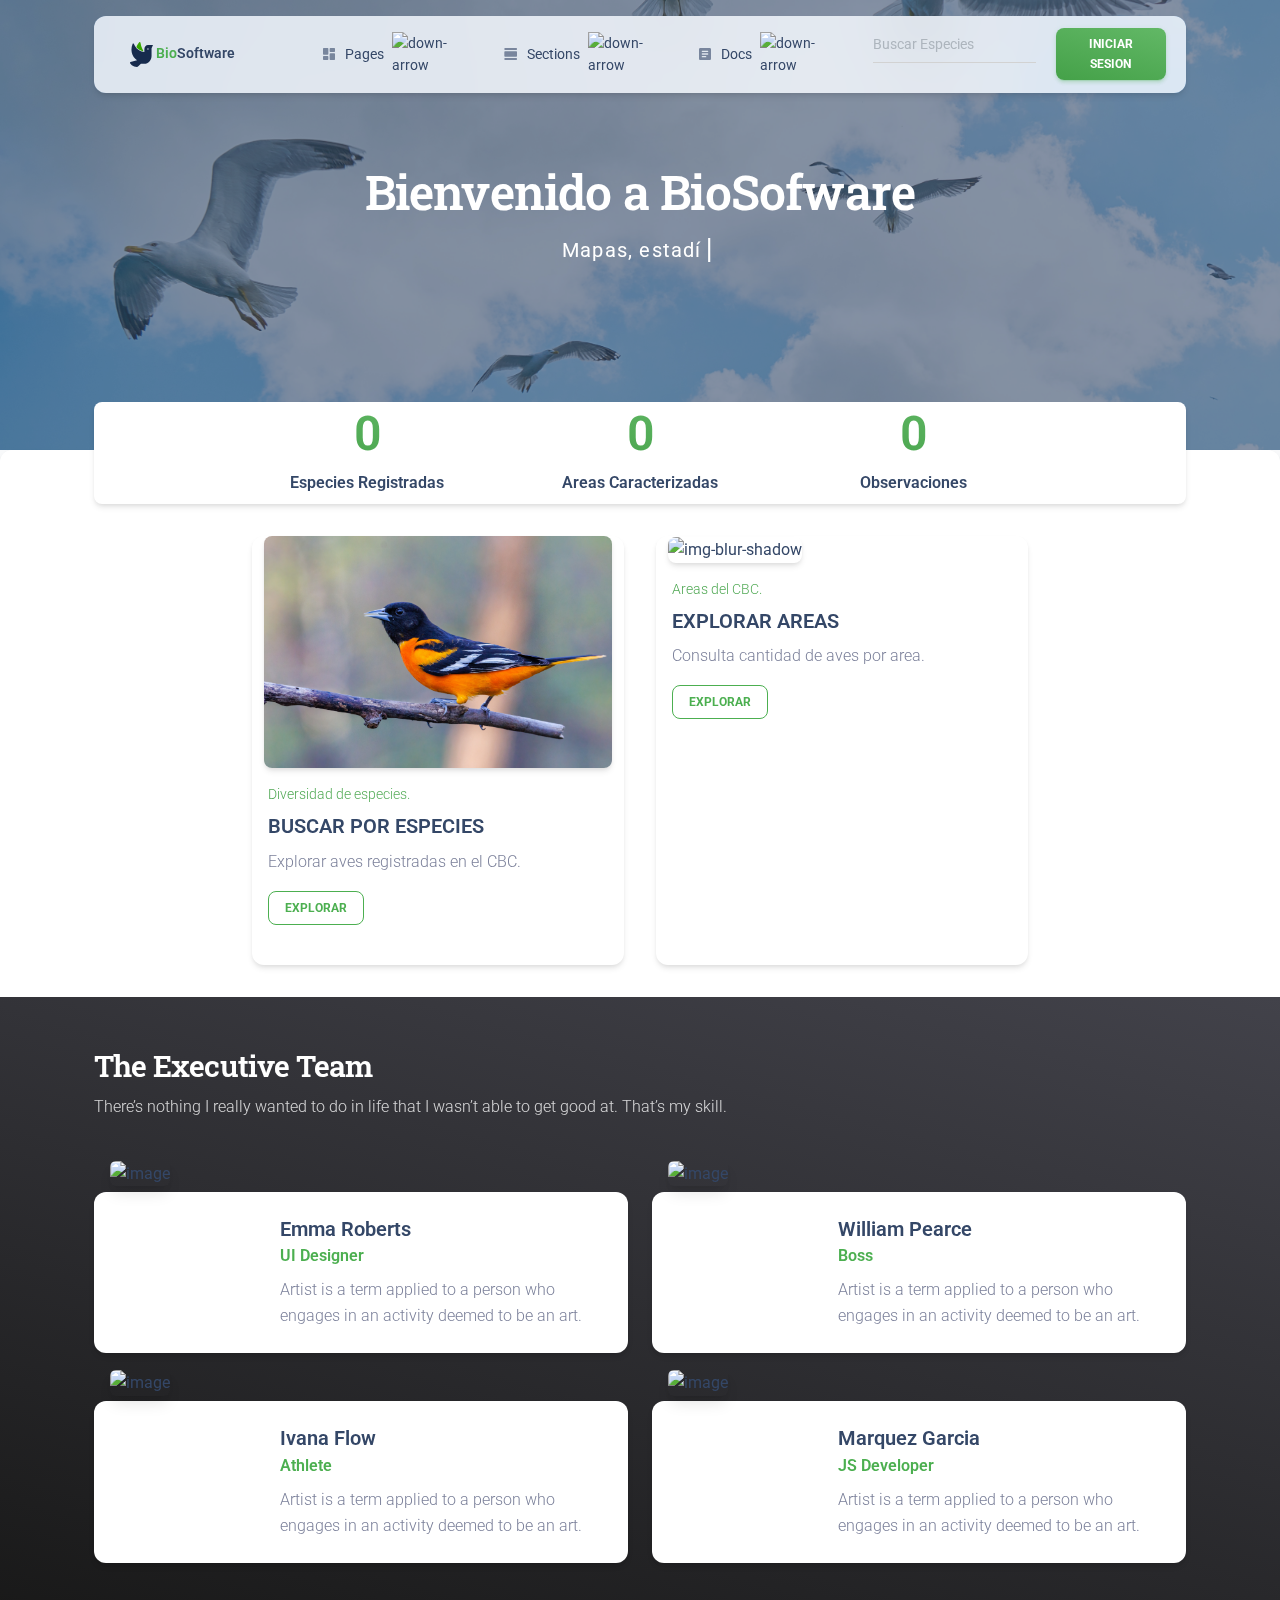
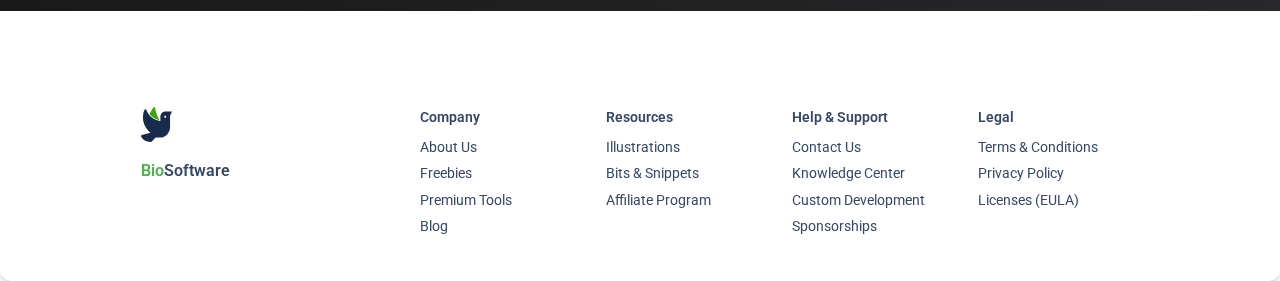
==== commit 2a51fa2f: "11:14am 17/03/2023" ====
--- a/index.html
+++ b/index.html
@@ -599,7 +599,7 @@
       <p>
         Explorar aves registradas en el CBC.
       </p>
-      <a href="pages/especies.html"><button type="button" class="btn btn-outline-success btn-sm">Explorar</button></a>
+      <a href="pages/especies.php"><button type="button" class="btn btn-outline-success btn-sm">Explorar</button></a>
       
       </div>
       </div>
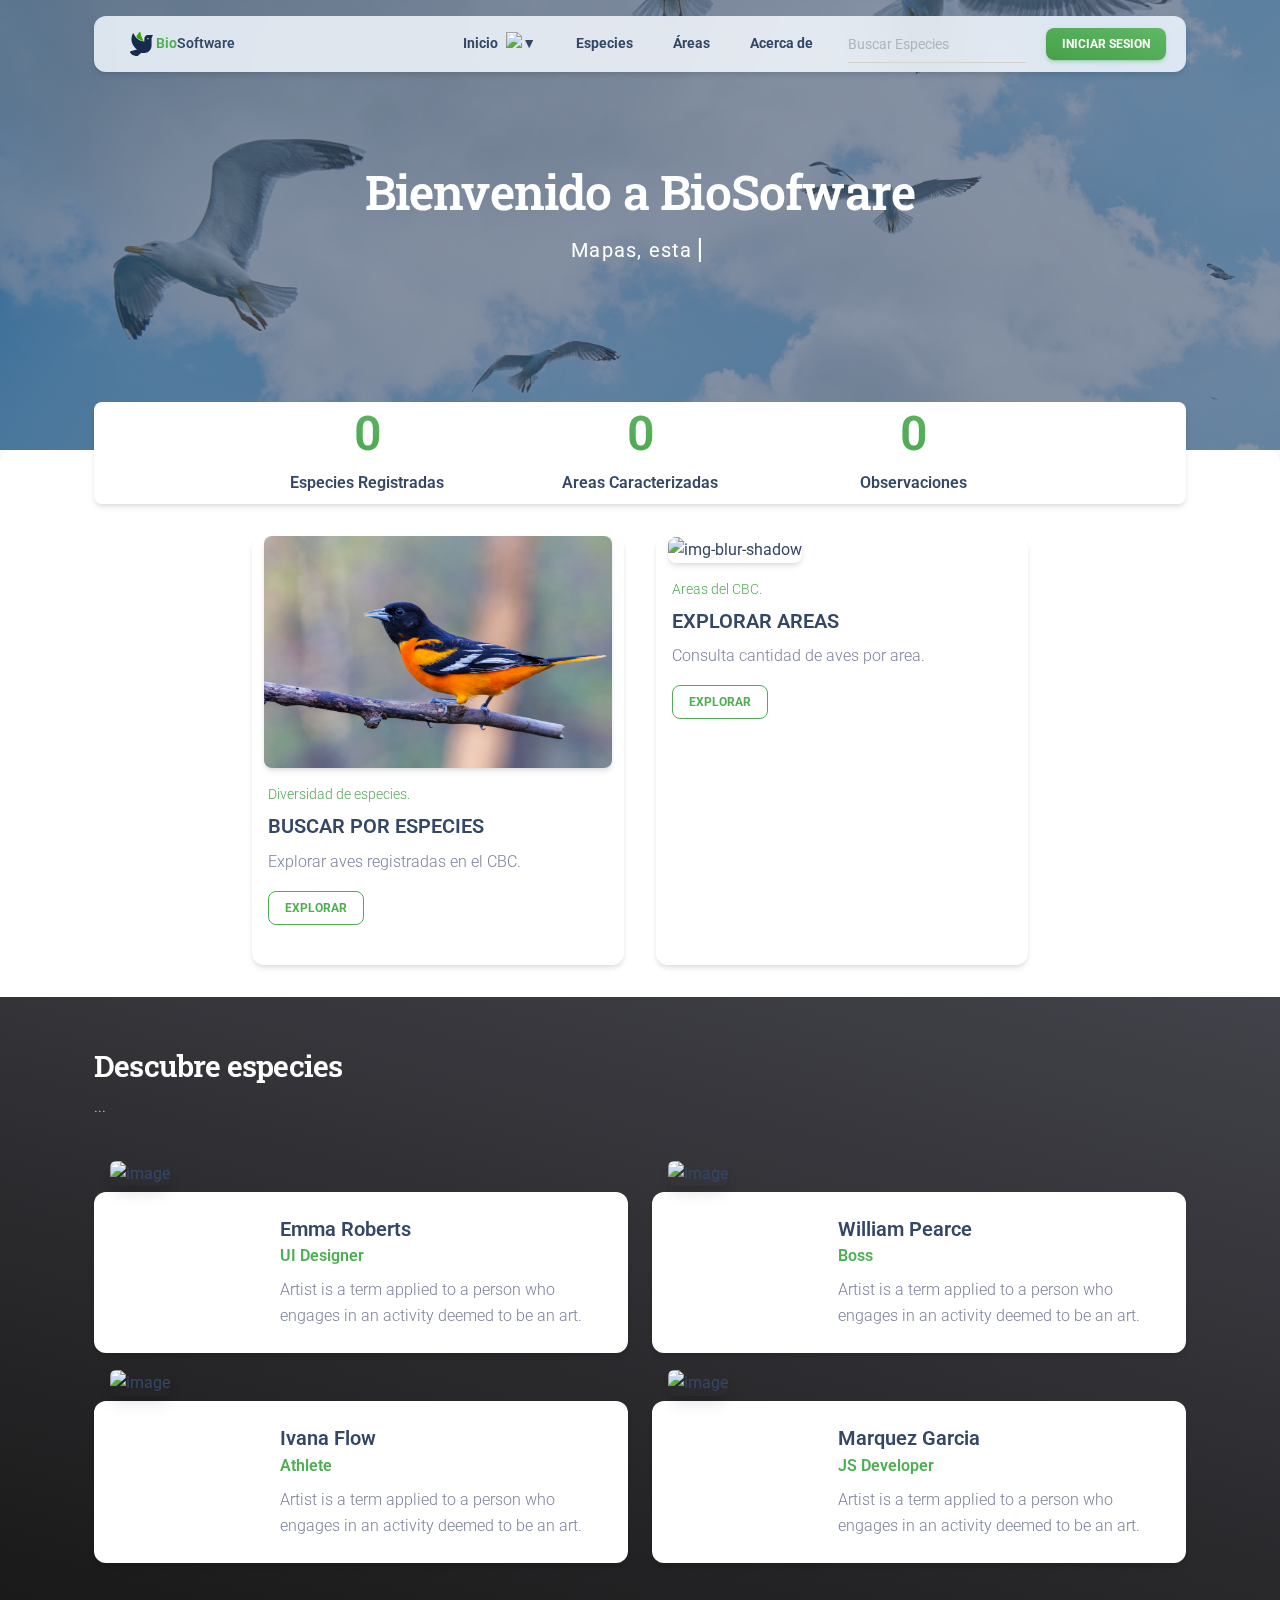
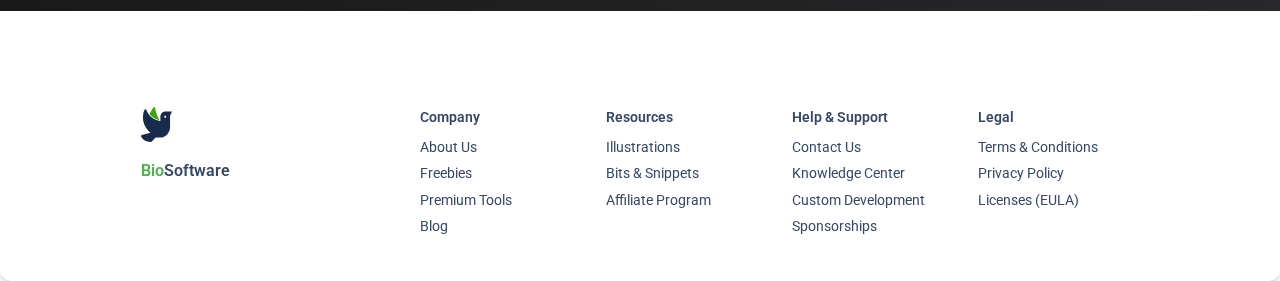
==== commit a9e6a76f: "12:36 a.m | 22/03/2023" ====
--- a/index.html
+++ b/index.html
@@ -36,423 +36,85 @@
 
 <body class="about-us bg-gray-100">
     <!-- Navbar Transparent -->
-    <div class="container position-sticky z-index-sticky top-0"><div class="row"><div class="col-12">
-      <nav class="navbar navbar-expand-lg  blur border-radius-xl top-0 z-index-fixed shadow position-absolute my-3 py-2 start-0 end-0 mx-4">
-        <div class="container-fluid px-0">
-          <a class="navbar-brand font-weight-bolder ms-sm-3" href="index.html" rel="tooltip" title="Designed and Coded by Creative Tim" data-placement="bottom" >
-            <img class="material-icons w-15 ps-1" src="./assets/img/logo-bio.svg" alt="">
-            <span class="text-dark font-weight-bold"><span class="text-success">Bio</span>Software</span>
-          </a>
-          <button class="navbar-toggler shadow-none ms-1" type="button" data-bs-toggle="collapse" data-bs-target="#navigation" aria-controls="navigation" aria-expanded="false" aria-label="Toggle navigation">
-            <span class="navbar-toggler-icon mt-2">
-              <span class="navbar-toggler-bar bar1"></span>
-              <span class="navbar-toggler-bar bar2"></span>
-              <span class="navbar-toggler-bar bar3"></span>
-            </span>
-          </button>
-          <div class="collapse navbar-collapse pt-3 pb-2 py-lg-0 w-100" id="navigation">
-            <ul class="navbar-nav navbar-nav-hover ms-auto">
-              <li class="nav-item dropdown dropdown-hover mx-2">
-                <a class="nav-link ps-2 d-flex cursor-pointer align-items-center" id="dropdownMenuPages" data-bs-toggle="dropdown" aria-expanded="false">
-                  <i class="material-icons opacity-6 me-2 text-md">dashboard</i>
-                  Pages
-                  <img src="./assets/img/down-arrow-dark.svg" alt="down-arrow" class="arrow ms-auto ms-md-2">
-                </a>
-                <div class="dropdown-menu dropdown-menu-animation ms-n3 dropdown-md p-3 border-radius-xl mt-0 mt-lg-3" aria-labelledby="dropdownMenuPages">
-                  <div class="d-none d-lg-block">
-        <h6 class="dropdown-header text-dark font-weight-bolder d-flex align-items-center px-1">
-          Landing Pages
-        </h6>
-        <a href="./pages/about-us.html" class="dropdown-item border-radius-md">
-          <span>About Us</span>
-        </a>
-        <a href="./pages/contact-us.html" class="dropdown-item border-radius-md">
-          <span>Contact Us</span>
-        </a>
-        <a href="./pages/author.html" class="dropdown-item border-radius-md">
-          <span>Author</span>
-        </a>
-        <h6 class="dropdown-header text-dark font-weight-bolder d-flex align-items-center px-1 mt-3">
-          Account
-        </h6>
-        <a href="./pages/sign-in.html" class="dropdown-item border-radius-md">
-          <span>Sign In</span>
-        </a>
-      </div>
-      
-      <div class="d-lg-none">
-        <h6 class="dropdown-header text-dark font-weight-bolder d-flex align-items-center px-1">
-          Landing Pages
-        </h6>
-      
-        <a href="./pages/about-us.html" class="dropdown-item border-radius-md">
-          <span>About Us</span>
-        </a>
-        <a href="./pages/contact-us.html" class="dropdown-item border-radius-md">
-          <span>Contact Us</span>
-        </a>
-        <a href="./pages/author.html" class="dropdown-item border-radius-md">
-          <span>Author</span>
-        </a>
-      
-        <h6 class="dropdown-header text-dark font-weight-bolder d-flex align-items-center px-1 mt-3">
-          Account
-        </h6>
-        <a href="./pages/sign-in.html" class="dropdown-item border-radius-md">
-          <span>Sign In</span>
-        </a>
-      
-      </div>
-      
-                </div>
-              </li>
-      
-              <li class="nav-item dropdown dropdown-hover mx-2">
-                <a class="nav-link ps-2 d-flex cursor-pointer align-items-center" id="dropdownMenuBlocks" data-bs-toggle="dropdown" aria-expanded="false">
-                  <i class="material-icons opacity-6 me-2 text-md">view_day</i>
-                  Sections
-                  <img src="./assets/img/down-arrow-dark.svg" alt="down-arrow" class="arrow ms-auto ms-md-2">
-                </a>
-                <ul class="dropdown-menu dropdown-menu-end dropdown-menu-animation dropdown-md dropdown-md-responsive p-3 border-radius-lg mt-0 mt-lg-3" aria-labelledby="dropdownMenuBlocks">
-                  <div class="d-none d-lg-block">
-        <li class="nav-item dropdown dropdown-hover dropdown-subitem">
-          <a class="dropdown-item py-2 ps-3 border-radius-md" href="./presentation.html">
-            <div class="w-100 d-flex align-items-center justify-content-between">
-              <div>
-                <h6 class="dropdown-header text-dark font-weight-bolder d-flex justify-content-cente align-items-center p-0">Page Sections</h6>
-                <span class="text-sm">See all sections</span>
-              </div>
-              <img src="./assets/img/down-arrow.svg" alt="down-arrow" class="arrow">
+<div class="container position-sticky z-index-sticky top-0"><div class="row"><div class="col-12">
+  <nav class="navbar navbar-expand-lg  blur border-radius-xl top-0 z-index-fixed shadow position-absolute my-3 py-2 start-0 end-0 mx-4">
+    <div class="container-fluid px-0">
+      <a class="navbar-brand font-weight-bolder ms-sm-3" href="../index.html" rel="tooltip" title="Designed and Coded by Creative Tim" data-placement="bottom">
+        <img class="material-icons w-15 ps-1" src="../assets/img/logo-bio.svg" alt="">
+        <span class="text-dark font-weight-bold"><span class="text-success">Bio</span>Software</span>
+      </a>
+      <button class="navbar-toggler shadow-none ms-1" type="button" data-bs-toggle="collapse" data-bs-target="#navigation" aria-controls="navigation" aria-expanded="false" aria-label="Toggle navigation">
+        <span class="navbar-toggler-icon mt-2">
+          <span class="navbar-toggler-bar bar1"></span>
+          <span class="navbar-toggler-bar bar2"></span>
+          <span class="navbar-toggler-bar bar3"></span>
+        </span>
+      </button>
+      <div class="collapse navbar-collapse pt-3 pb-2 py-lg-0 w-100" id="navigation">
+        <ul class="navbar-nav navbar-nav-hover ms-auto">
+          <li class="nav-item dropdown dropdown-hover mx-2">
+            <a class="font-weight-bolder nav-link ps-2 d-flex cursor-pointer align-items-center" id="dropdownMenuPages" data-bs-toggle="dropdown" aria-expanded="false">
+              <i class="material-icons opacity-6 me-2 text-md"></i>
+              Inicio
+              <img src="assets/img/down-arrow-dark.svg" alt="▼" class="arrow ms-auto ms-md-2">
+            </a>
+            <div class="dropdown-menu dropdown-menu-animation ms-n3 dropdown-md p-3 border-radius-xl mt-0 mt-lg-3" aria-labelledby="dropdownMenuPages">
+              <div class="d-none d-lg-block">
+    
+    <a href="pages/crud/index.php" class="font-weight-bolder dropdown-item border-radius-md">
+      <span>Registrar aves</span>
+    </a>
+  </div>
+  
+  <div class="d-lg-none">
+  <a href="pages/crud/index.php" class="font-weight-bolder dropdown-item border-radius-md">
+      <span>Registrar aves</span>
+    </a>
+  </div>
             </div>
-          </a>
-          <div class="dropdown-menu mt-0 py-3 px-2 mt-3">
-            <a class="dropdown-item ps-3 border-radius-md mb-1" href="./sections/page-sections/hero-sections.html">
-              Page Headers
-            </a>
-            <a class="dropdown-item ps-3 border-radius-md mb-1" href="./sections/page-sections/features.html">
-              Features
-            </a>
-          </div>
-        </li>
-      
-        <li class="nav-item dropdown dropdown-hover dropdown-subitem">
-          <a class="dropdown-item py-2 ps-3 border-radius-md" href="./presentation.html">
-            <div class="w-100 d-flex align-items-center justify-content-between">
-              <div>
-                <h6 class="dropdown-header text-dark font-weight-bolder d-flex justify-content-cente align-items-center p-0">Navigation</h6>
-                <span class="text-sm">See all navigations</span>
-              </div>
-              <img src="./assets/img/down-arrow.svg" alt="down-arrow" class="arrow">
-            </div>
-          </a>
-          <div class="dropdown-menu mt-0 py-3 px-2 mt-3">
-            <a class="dropdown-item ps-3 border-radius-md mb-1" href="./sections/navigation/navbars.html">
-              Navbars
-            </a>
-            <a class="dropdown-item ps-3 border-radius-md mb-1" href="./sections/navigation/nav-tabs.html">
-              Nav Tabs
-            </a>
-            <a class="dropdown-item ps-3 border-radius-md mb-1" href="./sections/navigation/pagination.html">
-              Pagination
-            </a>
-          </div>
-        </li>
-      
-        <li class="nav-item dropdown dropdown-hover dropdown-subitem">
-          <a class="dropdown-item py-2 ps-3 border-radius-md" href="./presentation.html">
-            <div class="w-100 d-flex align-items-center justify-content-between">
-              <div>
-                <h6 class="dropdown-header text-dark font-weight-bolder d-flex justify-content-cente align-items-center p-0">Input Areas</h6>
-                <span class="text-sm">See all input areas</span>
-              </div>
-              <img src="./assets/img/down-arrow.svg" alt="down-arrow" class="arrow">
-            </div>
-          </a>
-          <div class="dropdown-menu mt-0 py-3 px-2 mt-3">
-            <a class="dropdown-item ps-3 border-radius-md mb-1" href="./sections/input-areas/inputs.html">
-              Inputs
-            </a>
-            <a class="dropdown-item ps-3 border-radius-md mb-1" href="./sections/input-areas/forms.html">
-              Forms
-            </a>
-          </div>
-        </li>
-      
-        <li class="nav-item dropdown dropdown-hover dropdown-subitem">
-          <a class="dropdown-item py-2 ps-3 border-radius-md" href="./presentation.html">
-            <div class="w-100 d-flex align-items-center justify-content-between">
-              <div>
-                <h6 class="dropdown-header text-dark font-weight-bolder d-flex justify-content-cente align-items-center p-0">Attention Catchers</h6>
-                <span class="text-sm">See all examples</span>
-              </div>
-              <img src="./assets/img/down-arrow.svg" alt="down-arrow" class="arrow">
-            </div>
-          </a>
-          <div class="dropdown-menu mt-0 py-3 px-2 mt-3">
-            <a class="dropdown-item ps-3 border-radius-md mb-1" href="./sections/attention-catchers/alerts.html">
-              Alerts
-            </a>
-            <a class="dropdown-item ps-3 border-radius-md mb-1" href="./sections/attention-catchers/modals.html">
-              Modals
-            </a>
-            <a class="dropdown-item ps-3 border-radius-md mb-1" href="./sections/attention-catchers/tooltips-popovers.html">
-              Tooltips & Popovers
-            </a>
-          </div>
-        </li>
-      
-        <li class="nav-item dropdown dropdown-hover dropdown-subitem">
-          <a class="dropdown-item py-2 ps-3 border-radius-md" href="./presentation.html">
-            <div class="w-100 d-flex align-items-center justify-content-between">
-              <div>
-                <h6 class="dropdown-header text-dark font-weight-bolder d-flex justify-content-cente align-items-center p-0">Elements</h6>
-                <span class="text-sm">See all elements</span>
-              </div>
-      
-              <img src="./assets/img/down-arrow.svg" alt="down-arrow" class="arrow">
-            </div>
-          </a>
-          <div class="dropdown-menu mt-0 py-3 px-2 mt-3">
-            <a class="dropdown-item ps-3 border-radius-md mb-1" href="./sections/elements/avatars.html">
-              Avatars
-            </a>
-            <a class="dropdown-item ps-3 border-radius-md mb-1" href="./sections/elements/badges.html">
-              Badges
-            </a>
-            <a class="dropdown-item ps-3 border-radius-md mb-1" href="./sections/elements/breadcrumbs.html">
-              Breadcrumbs
-            </a>
-            <a class="dropdown-item ps-3 border-radius-md mb-1" href="./sections/elements/buttons.html">
-              Buttons
-            </a>
-            <a class="dropdown-item ps-3 border-radius-md mb-1" href="./sections/elements/dropdowns.html">
-              Dropdowns
-            </a>
-            <a class="dropdown-item ps-3 border-radius-md mb-1" href="./sections/elements/progress-bars.html">
-              Progress Bars
-            </a>
-            <a class="dropdown-item ps-3 border-radius-md mb-1" href="./sections/elements/toggles.html">
-              Toggles
-            </a>
-            <a class="dropdown-item ps-3 border-radius-md mb-1" href="./sections/elements/typography.html">
-              Typography
-            </a>
-          </div>
-        </li>
-      </div>
-      
-      <div class="row d-lg-none">
-        <div class="col-md-12">
-          <div class="d-flex mb-2">
-            <div class="icon h-10 me-3 d-flex mt-1">
-              <i class="ni ni-single-copy-04 text-gradient text-primary"></i>
-            </div>
-            <div class="w-100 d-flex align-items-center justify-content-between">
-              <div>
-                <h6 class="dropdown-header text-dark font-weight-bolder d-flex justify-content-cente align-items-center p-0">Page Sections</h6>
-              </div>
-            </div>
-          </div>
-          <a class="dropdown-item ps-3 border-radius-md mb-1" href="./sections/page-sections/hero-sections.html">
-            Page Headers
-          </a>
-          <a class="dropdown-item ps-3 border-radius-md mb-1" href="./sections/page-sections/features.html">
-            Features
-          </a>
-      
-          <div class="d-flex mb-2 mt-3">
-            <div class="icon h-10 me-3 d-flex mt-1">
-              <i class="ni ni-laptop text-gradient text-primary"></i>
-            </div>
-            <div class="w-100 d-flex align-items-center justify-content-between">
-              <div>
-                <h6 class="dropdown-header text-dark font-weight-bolder d-flex justify-content-cente align-items-center p-0">Navigation</h6>
-              </div>
-            </div>
-          </div>
-          <a class="dropdown-item ps-3 border-radius-md mb-1" href="./sections/navigation/navbars.html">
-            Navbars
-          </a>
-          <a class="dropdown-item ps-3 border-radius-md mb-1" href="./sections/navigation/nav-tabs.html">
-            Nav Tabs
-          </a>
-          <a class="dropdown-item ps-3 border-radius-md mb-1" href="./sections/navigation/pagination.html">
-            Pagination
-          </a>
-      
-      
-          <div class="d-flex mb-2 mt-3">
-            <div class="icon h-10 me-3 d-flex mt-1">
-              <i class="ni ni-badge text-gradient text-primary"></i>
-            </div>
-            <div class="w-100 d-flex align-items-center justify-content-between">
-              <div>
-                <h6 class="dropdown-header text-dark font-weight-bolder d-flex justify-content-cente align-items-center p-0">Input Areas</h6>
-              </div>
-            </div>
-          </div>
-          <a class="dropdown-item ps-3 border-radius-md mb-1" href="./sections/input-areas/inputs.html">
-            Inputs
-          </a>
-          <a class="dropdown-item ps-3 border-radius-md mb-1" href="./sections/input-areas/forms.html">
-            Forms
-          </a>
-      
-      
-          <div class="d-flex mb-2 mt-3">
-            <div class="icon h-10 me-3 d-flex mt-1">
-              <i class="ni ni-notification-70 text-gradient text-primary"></i>
-            </div>
-            <div class="w-100 d-flex align-items-center justify-content-between">
-              <div>
-                <h6 class="dropdown-header text-dark font-weight-bolder d-flex justify-content-cente align-items-center p-0">Attention Catchers</h6>
-              </div>
-            </div>
-          </div>
-          <a class="dropdown-item ps-3 border-radius-md mb-1" href="./sections/attention-catchers/alerts.html">
-            Alerts
-          </a>
-          <a class="dropdown-item ps-3 border-radius-md mb-1" href="./sections/attention-catchers/modals.html">
-            Modals
-          </a>
-          <a class="dropdown-item ps-3 border-radius-md mb-1" href="./sections/attention-catchers/tooltips-popovers.html">
-            Tooltips & Popovers
-          </a>
-      
-      
-          <div class="d-flex mb-2 mt-3">
-            <div class="icon h-10 me-3 d-flex mt-1">
-              <i class="ni ni-app text-gradient text-primary"></i>
-            </div>
-            <div class="w-100 d-flex align-items-center justify-content-between">
-              <div>
-                <h6 class="dropdown-header text-dark font-weight-bolder d-flex justify-content-cente align-items-center p-0">Elements</h6>
-              </div>
-            </div>
-          </div>
-          <a class="dropdown-item ps-3 border-radius-md mb-1" href="./sections/elements/avatars.html">
-            Avatars
-          </a>
-          <a class="dropdown-item ps-3 border-radius-md mb-1" href="./sections/elements/badges.html">
-            Badges
-          </a>
-          <a class="dropdown-item ps-3 border-radius-md mb-1" href="./sections/elements/breadcrumbs.html">
-            Breadcrumbs
-          </a>
-          <a class="dropdown-item ps-3 border-radius-md mb-1" href="./sections/elements/buttons.html">
-            Buttons
-          </a>
-          <a class="dropdown-item ps-3 border-radius-md mb-1" href="./sections/elements/dropdowns.html">
-            Dropdowns
-          </a>
-          <a class="dropdown-item ps-3 border-radius-md mb-1" href="./sections/elements/progress-bars.html">
-            Progress Bars
-          </a>
-          <a class="dropdown-item ps-3 border-radius-md mb-1" href="./sections/elements/toggles.html">
-            Toggles
-          </a>
-          <a class="dropdown-item ps-3 border-radius-md mb-1" href="./sections/elements/typography.html">
-            Typography
-          </a>
-        </div>
-      </div>
-      
-                </ul>
-              </li>
-      
-              <li class="nav-item dropdown dropdown-hover mx-2">
-                <a class="nav-link ps-2 d-flex cursor-pointer align-items-center" id="dropdownMenuDocs" data-bs-toggle="dropdown" aria-expanded="false">
-                  <i class="material-icons opacity-6 me-2 text-md">article</i>
-                  Docs
-                  <img src="./assets/img/down-arrow-dark.svg" alt="down-arrow" class="arrow ms-auto ms-md-2">
-                </a>
-                <ul class="dropdown-menu dropdown-menu-end dropdown-menu-animation dropdown-md dropdown-md-responsive mt-0 mt-lg-3 p-3 border-radius-lg" aria-labelledby="dropdownMenuDocs">
-                  <div class="d-none d-lg-block">
-        <ul class="list-group">
-          <li class="nav-item list-group-item border-0 p-0">
-            <a class="dropdown-item py-2 ps-3 border-radius-md" href=" https://www.creative-tim.com/learning-lab/bootstrap/overview/material-kit ">
-              <h6 class="dropdown-header text-dark font-weight-bolder d-flex justify-content-cente align-items-center p-0">Getting Started</h6>
-              <span class="text-sm">All about overview, quick start, license and contents</span>
+          </li>
+
+          <li class="nav-item dropdown dropdown-hover mx-2">
+            <a href="./especies.php" class="font-weight-bolder nav-link ps-2 d-flex cursor-pointer align-items-center">
+              <i class="material-icons opacity-6 me-2 text-md"></i>
+              Especies
             </a>
           </li>
-          <li class="nav-item list-group-item border-0 p-0">
-            <a class="dropdown-item py-2 ps-3 border-radius-md" href=" https://www.creative-tim.com/learning-lab/bootstrap/colors/material-kit ">
-              <h6 class="dropdown-header text-dark font-weight-bolder d-flex justify-content-cente align-items-center p-0">Foundation</h6>
-              <span class="text-sm">See our colors, icons and typography</span>
+
+          <li class="nav-item dropdown dropdown-hover mx-2">
+            <a href="./especies.php" class="font-weight-bolder nav-link ps-2 d-flex cursor-pointer align-items-center">
+              <i class="material-icons opacity-6 me-2 text-md"></i>
+              Áreas
             </a>
           </li>
-          <li class="nav-item list-group-item border-0 p-0">
-            <a class="dropdown-item py-2 ps-3 border-radius-md" href=" https://www.creative-tim.com/learning-lab/bootstrap/alerts/material-kit ">
-              <h6 class="dropdown-header text-dark font-weight-bolder d-flex justify-content-cente align-items-center p-0">Components</h6>
-              <span class="text-sm">Explore our collection of fully designed components</span>
+
+          <li class="nav-item dropdown dropdown-hover mx-2">
+            <a href="./nosotros.php" class="font-weight-bolder nav-link ps-2 d-flex cursor-pointer align-items-center">
+              <i class="material-icons opacity-6 me-2 text-md"></i>
+              Acerca de
             </a>
           </li>
-          <li class="nav-item list-group-item border-0 p-0">
-            <a class="dropdown-item py-2 ps-3 border-radius-md" href=" https://www.creative-tim.com/learning-lab/bootstrap/datepicker/material-kit ">
-              <h6 class="dropdown-header text-dark font-weight-bolder d-flex justify-content-cente align-items-center p-0">Plugins</h6>
-              <span class="text-sm">Check how you can integrate our plugins</span>
-            </a>
-          </li>
-          <li class="nav-item list-group-item border-0 p-0">
-            <a class="dropdown-item py-2 ps-3 border-radius-md" href=" https://www.creative-tim.com/learning-lab/bootstrap/utilities/material-kit ">
-              <h6 class="dropdown-header text-dark font-weight-bolder d-flex justify-content-cente align-items-center p-0">Utility Classes</h6>
-              <span class="text-sm">For those who want flexibility, use our utility classes</span>
-            </a>
+
+          <div class="row text-center mx-2">
+            <div class="mx-auto">
+              <div class="input-group input-group-dynamic">
+                <span class="input-group-text"><i class="fas fa-search" aria-hidden="true"></i></span>
+                <input class="form-control" placeholder="Buscar Especies" type="text">
+              </div>
+            </div>
+          </div>
+          <li class="nav-item my-auto ms-3 ms-lg-0">
+            
+            <a href="https://www.creative-tim.com/product/material-kit-pro" class="btn btn-sm bg-gradient-success mb-0 me-1 mt-2 mt-md-0">Iniciar Sesion</a>
+            
           </li>
         </ul>
       </div>
-      
-      <div class="row d-lg-none">
-        <div class="col-md-12 g-0">
-          <a class="dropdown-item py-2 ps-3 border-radius-md" href="./pages/about-us.html">
-            <h6 class="dropdown-header text-dark font-weight-bolder d-flex justify-content-cente align-items-center p-0">Getting Started</h6>
-            <span class="text-sm">All about overview, quick start, license and contents</span>
-          </a>
-      
-          <a class="dropdown-item py-2 ps-3 border-radius-md" href="./pages/about-us.html">
-            <h6 class="dropdown-header text-dark font-weight-bolder d-flex justify-content-cente align-items-center p-0">Foundation</h6>
-            <span class="text-sm">See our colors, icons and typography</span>
-          </a>
-      
-          <a class="dropdown-item py-2 ps-3 border-radius-md" href="./pages/about-us.html">
-            <h6 class="dropdown-header text-dark font-weight-bolder d-flex justify-content-cente align-items-center p-0">Components</h6>
-            <span class="text-sm">Explore our collection of fully designed components</span>
-          </a>
-      
-          <a class="dropdown-item py-2 ps-3 border-radius-md" href="./pages/about-us.html">
-            <h6 class="dropdown-header text-dark font-weight-bolder d-flex justify-content-cente align-items-center p-0">Plugins</h6>
-            <span class="text-sm">Check how you can integrate our plugins</span>
-          </a>
-      
-          <a class="dropdown-item py-2 ps-3 border-radius-md" href="./pages/about-us.html">
-            <h6 class="dropdown-header text-dark font-weight-bolder d-flex justify-content-cente align-items-center p-0">Utility Classes</h6>
-            <span class="text-sm">For those who want flexibility, use our utility classes</span>
-          </a>
-        </div>
-      </div>
-      
-                </ul>
-              </li>
-              <div class="row text-center mx-2">
-                <div class="mx-auto">
-                  <div class="input-group input-group-dynamic">
-                    <span class="input-group-text"><i class="fas fa-search" aria-hidden="true"></i></span>
-                    <input class="form-control" placeholder="Buscar Especies" type="text" >
-                  </div>
-                </div>
-              </div>
-              <li class="nav-item my-auto ms-3 ms-lg-0">
-                
-                <a href="https://www.creative-tim.com/product/material-kit-pro" class="btn btn-sm bg-gradient-success mb-0 me-1 mt-2 mt-md-0">Iniciar Sesion</a>
-                
-              </li>
-            </ul>
-          </div>
-        </div>
-      </nav>
-      <!-- End Navbar -->
-      </div></div></div>
-    <!-- End Navbar -->
+    </div>
+  </nav>
+  <!-- End Navbar -->
+  </div></div></div>
+<!-- End Navbar -->
 
     <header>
       <div class="page-header min-vh-50" style="background-image: url(&quot;./assets/fondos/header1.jpg&quot;); background-position-y: 55%">
@@ -461,7 +123,7 @@
       <div class="row">
       <div class="col-lg-8 mx-auto text-white text-center">
       <h1 class="text-white">Bienvenido a BioSofware</h1>
-      <p class="lead animate-text" id="animate-text1">Mapas, estadísticas y fotos para caulquier especie de aves en el Centro Biotenológico Del Caribe.</p>
+      <p class="lead animate-text" id="animate-text1">Mapas, estadísticas y fotos para cualquier especie de aves en el Centro Biotenológico Del Caribe.</p>
       </div>
       </div>
       </div>
@@ -637,8 +299,8 @@
       <div class="container">
         <div class="row">
           <div class="col-md-8 text-start mb-5 mt-5">
-            <h3 class="text-white z-index-1 position-relative">The Executive Team</h3>
-            <p class="text-white opacity-8 mb-0">There’s nothing I really wanted to do in life that I wasn’t able to get good at. That’s my skill.</p>
+            <h3 class="text-white z-index-1 position-relative">Descubre especies</h3>
+            <p class="text-white opacity-8 mb-0">...</p>
           </div>
         </div>
         <div class="row">
--- a/assets/css/material-kit.css
+++ b/assets/css/material-kit.css
@@ -358,17 +358,6 @@
   text-align: -webkit-match-parent;
 }
 
-thead,
-tbody,
-tfoot,
-tr,
-td,
-th {
-  border-color: inherit;
-  border-style: solid;
-  border-width: 0;
-}
-
 label {
   display: inline-block;
 }
